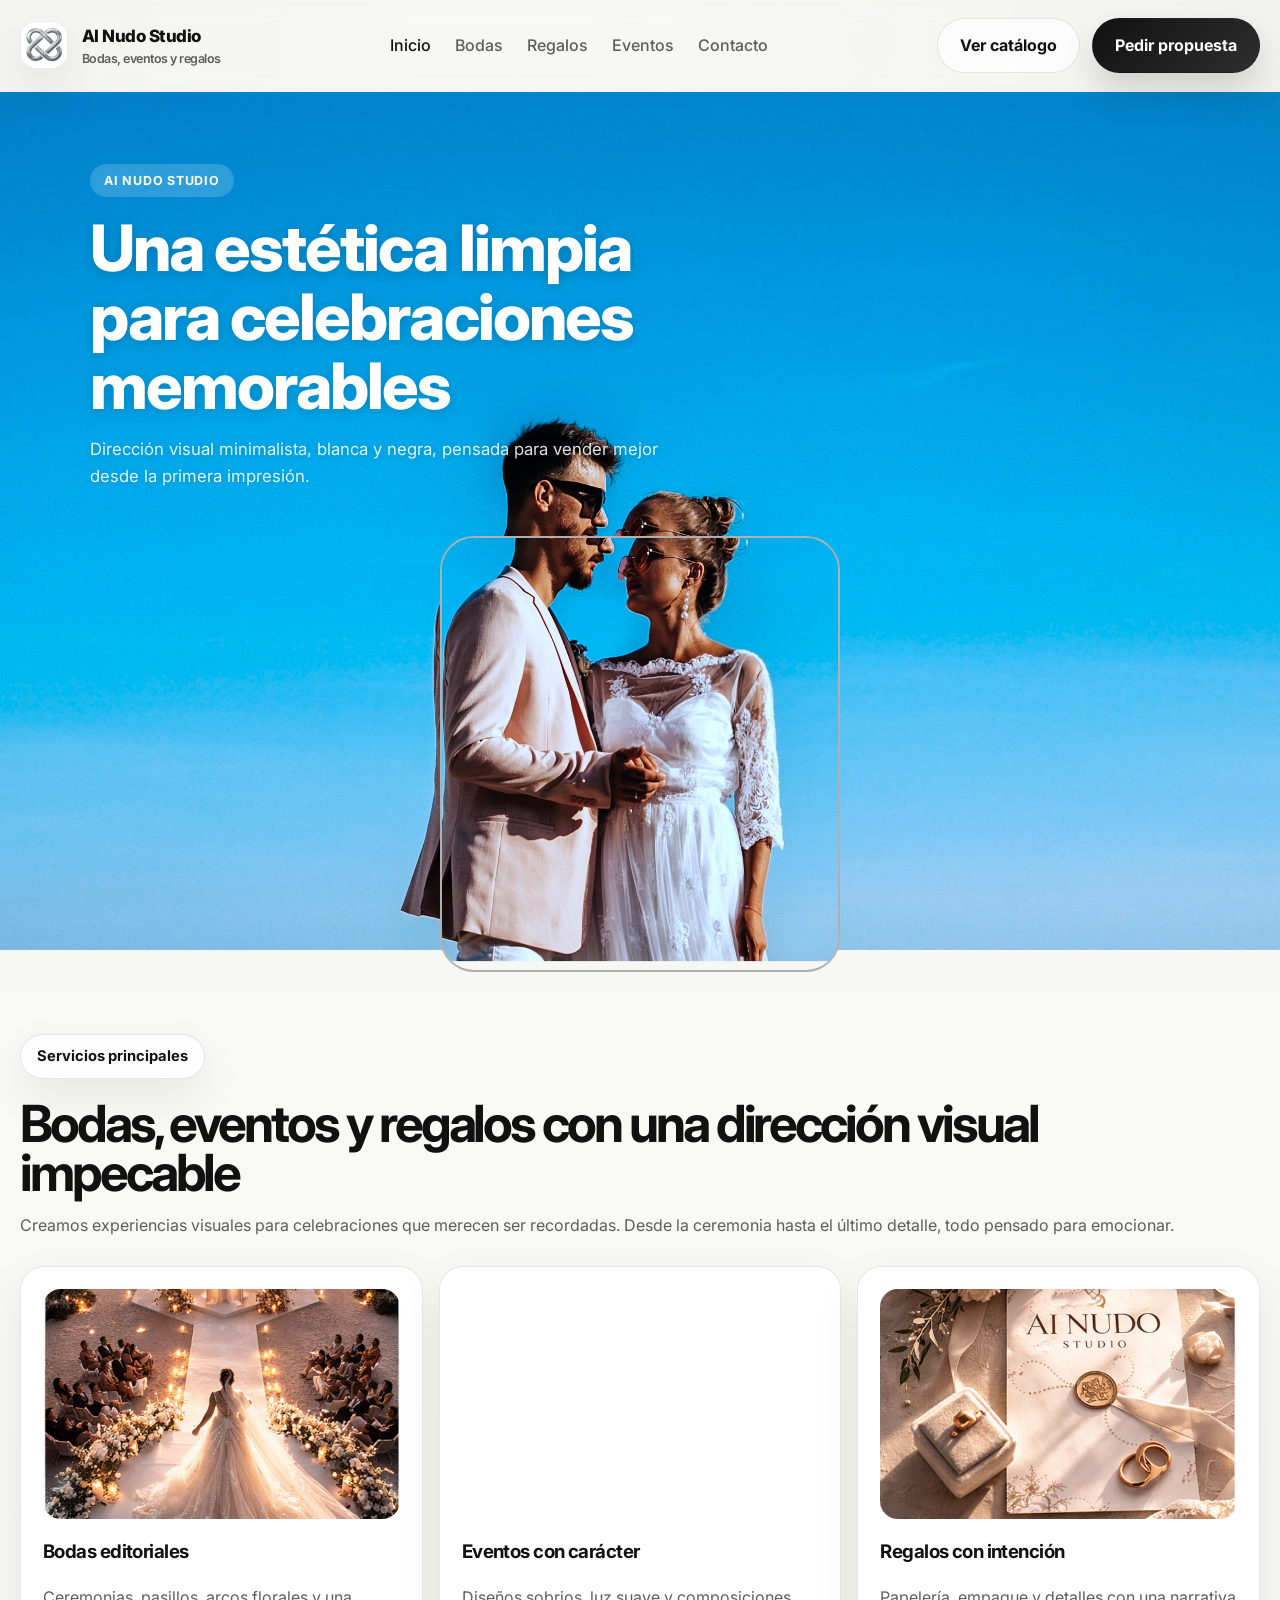
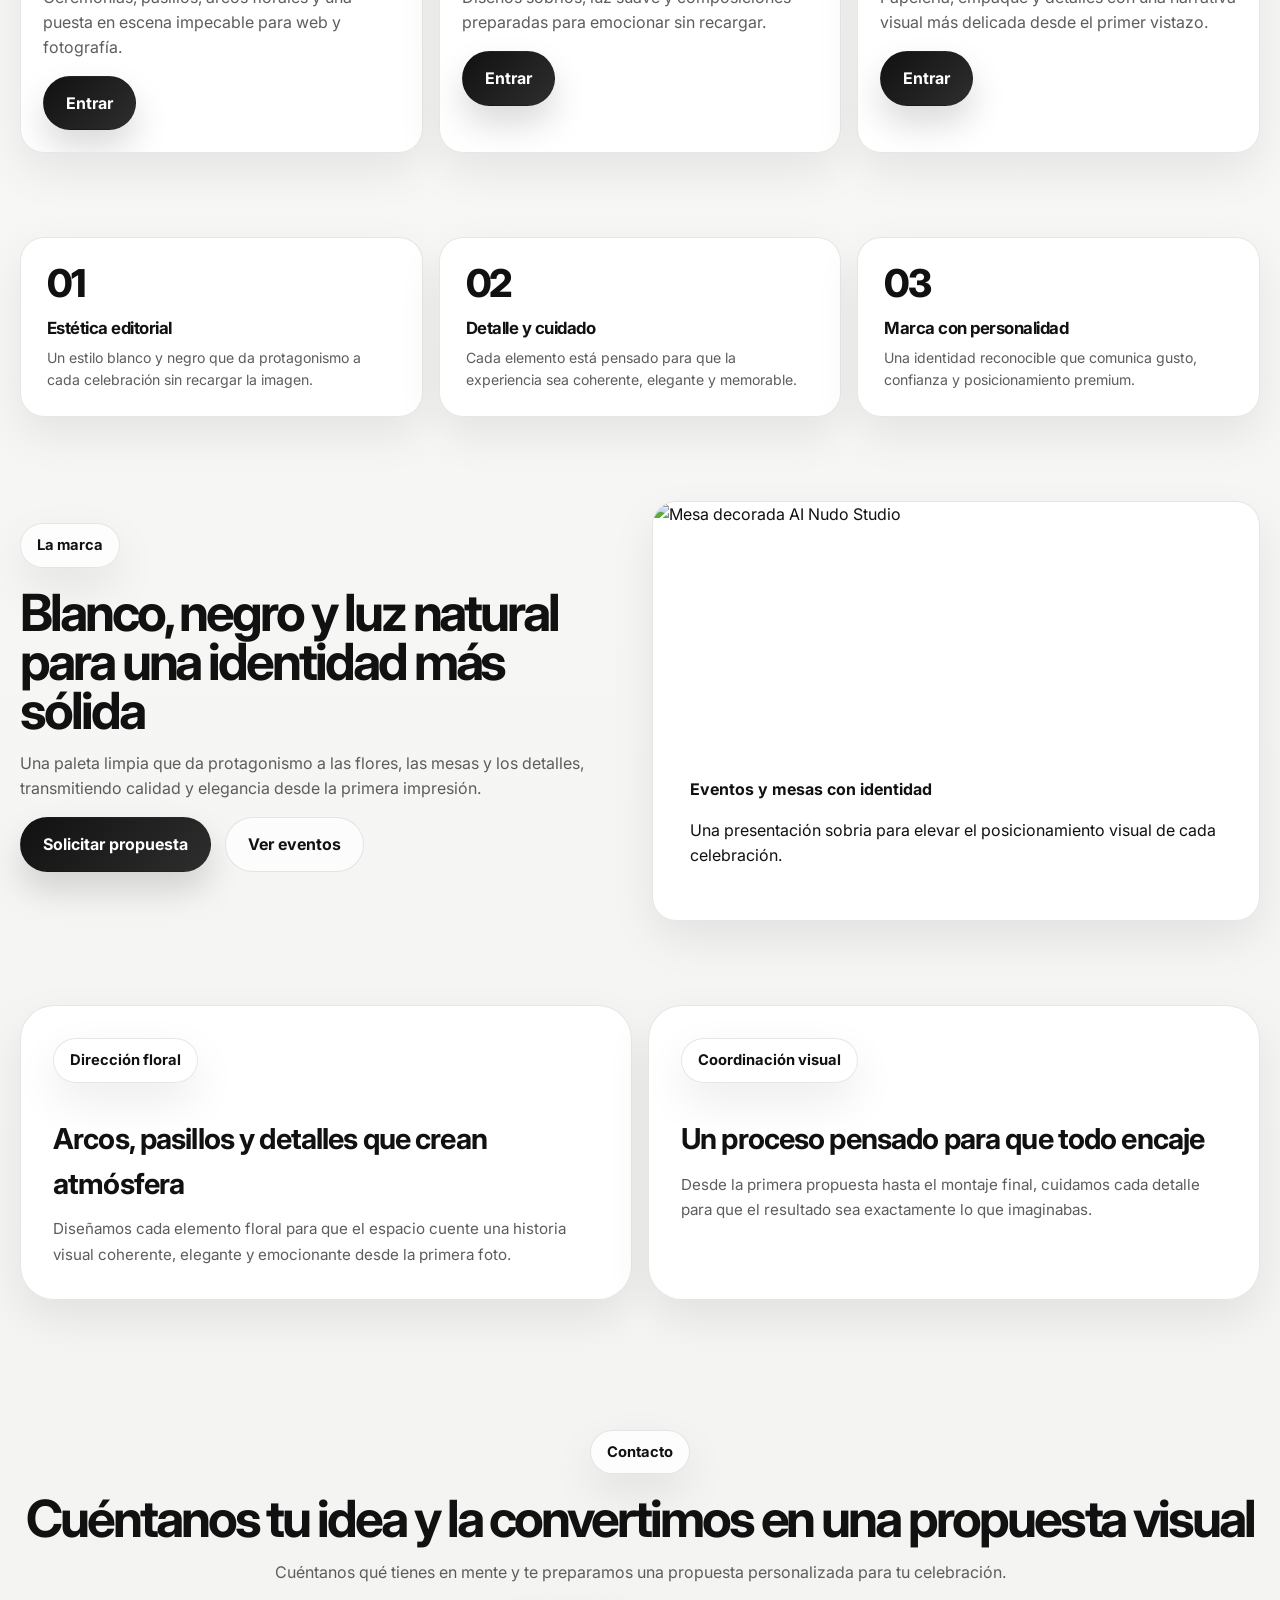
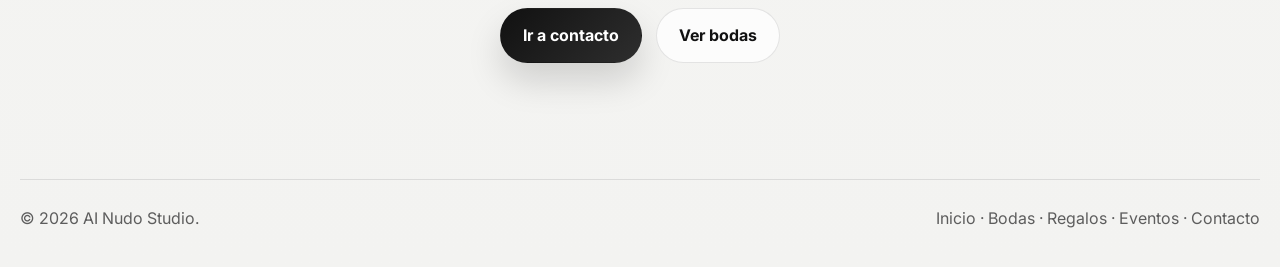
==== index.html @ 99fdcffc "Initial commit: AI Nudo Studio landing page" ====
<!DOCTYPE html>
<html lang="es">
<head>
  <meta charset="UTF-8" />
  <meta name="viewport" content="width=device-width, initial-scale=1.0" />
  <meta name="description" content="AI Nudo Studio — Decoración y dirección visual para bodas, eventos y regalos. Estética editorial, limpia y premium." />
  <title>AI Nudo Studio | Inicio</title>
  <link rel="icon" href="img/logo-ai-nudo-studio.png" />
  <link rel="preconnect" href="https://fonts.googleapis.com">
  <link rel="preconnect" href="https://fonts.gstatic.com" crossorigin>
  <link href="https://fonts.googleapis.com/css2?family=Inter:wght@400;500;600;700;800&display=swap" rel="stylesheet">
  <link rel="stylesheet" href="css/styles.css" />
</head>
<body>
  <header class="topbar">
    <div class="container nav">
      <a class="brand" href="index.html">
        <span class="brand-mark"><img src="img/logo-ai-nudo-studio.png" alt="Logo AI Nudo Studio"></span>
        <span>AI Nudo Studio<small>Bodas, eventos y regalos</small></span>
      </a>
      <nav class="nav-links">
        <a class="active" href="index.html">Inicio</a>
        <a href="bodas.html">Bodas</a>
        <a href="regalos.html">Regalos</a>
        <a href="eventos.html">Eventos</a>
        <a href="contacto.html">Contacto</a>
      </nav>
      <div class="nav-actions">
        <a class="btn btn-ghost" href="regalos.html">Ver catálogo</a>
        <a class="btn btn-primary" href="contacto.html">Pedir propuesta</a>
      </div>
      <button class="nav-toggle" aria-label="Menú" aria-expanded="false">
        <span></span><span></span><span></span>
      </button>
    </div>
  </header>

  <main>
    <section class="hero-revolut" id="heroRevolut">
      <div class="hero-revolut-sticky" id="heroSticky">

        <!-- ① BACKGROUND IMAGE: full-screen, se desplaza hacia arriba con el scroll.
             Al subir, el fondo blanco queda expuesto alrededor de la card. -->
        <div class="hero-image-bg" id="heroBg">
          <img src="img/bod8.jpg" alt="" aria-hidden="true">
        </div>

        <div id="heroCardRing"></div>

        <!-- ② CARD -->
        <div class="hero-image-mask" id="heroMask">
          <img src="img/bod8.jpg" alt="Portada AI Nudo Studio">
        </div>

        <!-- Label debajo de la card, posicionado por JS -->
        <div class="hero-card-copy" id="heroCardCopy">
          <h3>Bodas editoriales</h3>
          <p>Flores suaves, luz natural y una puesta en escena impecable.</p>
        </div>

        <!-- Cartas laterales -->
        <article class="service-card-scroll left-card" id="leftCard">
          <a href="bodas.html">
            <img src="img/boda1.jpg" alt="Bodas">
            <div class="scroll-card-copy">
              <h3>Bodas</h3>
              <p>Ceremonias junto al mar, flores suaves y una atmósfera luminosa.</p>
            </div>
          </a>
        </article>

        <article class="service-card-scroll right-card" id="rightCard">
          <a href="eventos.html">
            <img src="img/ai-nudo-eventos.png" alt="Eventos">
            <div class="scroll-card-copy">
              <h3>Eventos</h3>
              <p>Mesas, luz cálida y composiciones pensadas para emocionar.</p>
            </div>
          </a>
        </article>

        <!-- Titular superpuesto sobre la imagen al inicio -->
        <!-- Título final visible sobre el espacio libre arriba de las cards -->
        <div class="hero-end-title" id="heroEndTitle">
          <span class="hero-end-eyebrow">Dirección visual · Bodas · Eventos · Regalos</span>
          <h2 class="hero-end-heading">AI NUDO<br>STUDIO</h2>
          <a class="hero-end-btn" href="#" download>
            <svg width="16" height="16" viewBox="0 0 16 16" fill="none"><path d="M8 1v9M4 7l4 4 4-4M2 13h12" stroke="currentColor" stroke-width="1.6" stroke-linecap="round" stroke-linejoin="round"/></svg>
            Descargar app
          </a>
        </div>

        <div class="front-copy reveal" id="frontCopy">
          <div class="front-copy-box">
            <span class="eyebrow-front">AI Nudo Studio</span>
            <h1>Una estética limpia para celebraciones memorables</h1>
            <p>Dirección visual minimalista, blanca y negra, pensada para vender mejor desde la primera impresión.</p>
          </div>
        </div>

      </div>
    </section>

    <section class="section reveal home-services">
      <div class="container">
        <div class="section-head">
          <div class="section-copy">
            <div class="eyebrow">Servicios principales</div>
            <h2>Bodas, eventos y regalos con una dirección visual impecable</h2>
            <p>Creamos experiencias visuales para celebraciones que merecen ser recordadas. Desde la ceremonia hasta el último detalle, todo pensado para emocionar.</p>
          </div>
        </div>

        <div class="grid-3 reveal-stagger">
          <article class="service-card">
            <video class="service-video" autoplay muted loop playsinline preload="auto" poster="img/ai-nudo-portada.png">
              <source src="video/video1.mp4" type="video/mp4">
              Tu navegador no pudo cargar este vídeo.
            </video>
            <h3>Bodas editoriales</h3>
            <p>Ceremonias, pasillos, arcos florales y una puesta en escena impecable para web y fotografía.</p>
            <a class="btn btn-primary" href="bodas.html">Entrar</a>
          </article>

          <article class="service-card">
            <video class="service-video" autoplay muted loop playsinline preload="auto" poster="img/ai-nudo-eventos.png">
              <source src="video/deco1.mp4" type="video/mp4">
              Tu navegador no pudo cargar este vídeo.
            </video>
            <h3>Eventos con carácter</h3>
            <p>Diseños sobrios, luz suave y composiciones preparadas para emocionar sin recargar.</p>
            <a class="btn btn-primary" href="eventos.html">Entrar</a>
          </article>

          <article class="service-card">
            <video class="service-video" autoplay muted loop playsinline preload="auto" poster="img/ai-nudo-regalos.png">
              <source src="video/deco2.mp4" type="video/mp4">
              Tu navegador no pudo cargar este vídeo.
            </video>
            <h3>Regalos con intención</h3>
            <p>Papelería, empaque y detalles con una narrativa visual más delicada desde el primer vistazo.</p>
            <a class="btn btn-primary" href="regalos.html">Entrar</a>
          </article>
        </div>
      </div>
    </section>

    <section class="section reveal">
      <div class="container mini-grid reveal-stagger">
        <article class="metric-card">
          <strong>01</strong>
          <h3>Estética editorial</h3>
          <p>Un estilo blanco y negro que da protagonismo a cada celebración sin recargar la imagen.</p>
        </article>
        <article class="metric-card">
          <strong>02</strong>
          <h3>Detalle y cuidado</h3>
          <p>Cada elemento está pensado para que la experiencia sea coherente, elegante y memorable.</p>
        </article>
        <article class="metric-card">
          <strong>03</strong>
          <h3>Marca con personalidad</h3>
          <p>Una identidad reconocible que comunica gusto, confianza y posicionamiento premium.</p>
        </article>
      </div>
    </section>

    <section class="section reveal">
      <div class="container split">
        <div class="split-copy">
          <div class="eyebrow">La marca</div>
          <h2>Blanco, negro y luz natural para una identidad más sólida</h2>
          <p>Una paleta limpia que da protagonismo a las flores, las mesas y los detalles, transmitiendo calidad y elegancia desde la primera impresión.</p>
          <div class="hero-cta">
            <a class="btn btn-primary" href="contacto.html">Solicitar propuesta</a>
            <a class="btn btn-ghost" href="eventos.html">Ver eventos</a>
          </div>
        </div>
        <div class="gallery-card">
          <img src="img/ai-nudo-eventos.png" alt="Mesa decorada AI Nudo Studio">
          <div class="overlay">
            <strong>Eventos y mesas con identidad</strong>
            <p>Una presentación sobria para elevar el posicionamiento visual de cada celebración.</p>
          </div>
        </div>
      </div>
    </section>

    <section class="section reveal">
      <div class="container grid-2 reveal-stagger">
        <article class="feature-panel">
          <div class="eyebrow">Dirección floral</div>
          <h3 style="margin:14px 0 10px; font-size:1.8rem;">Arcos, pasillos y detalles que crean atmósfera</h3>
          <p>Diseñamos cada elemento floral para que el espacio cuente una historia visual coherente, elegante y emocionante desde la primera foto.</p>
        </article>
        <article class="feature-panel">
          <div class="eyebrow">Coordinación visual</div>
          <h3 style="margin:14px 0 10px; font-size:1.8rem;">Un proceso pensado para que todo encaje</h3>
          <p>Desde la primera propuesta hasta el montaje final, cuidamos cada detalle para que el resultado sea exactamente lo que imaginabas.</p>
        </article>
      </div>
    </section>

    <section class="cta reveal">
      <div class="container">
        <div class="eyebrow">Contacto</div>
        <h2>Cuéntanos tu idea y la convertimos en una propuesta visual</h2>
        <p style="max-width:760px; margin:16px auto 0;">Cuéntanos qué tienes en mente y te preparamos una propuesta personalizada para tu celebración.</p>
        <div class="hero-cta" style="justify-content:center; margin-top:24px;">
          <a class="btn btn-primary" href="contacto.html">Ir a contacto</a>
          <a class="btn btn-ghost" href="bodas.html">Ver bodas</a>
        </div>
      </div>
    </section>
  </main>

  <footer>
    <div class="container footer-row">
      <span>© 2026 AI Nudo Studio.</span>
      <span>Inicio · Bodas · Regalos · Eventos · Contacto</span>
    </div>
  </footer>

  <script src="js/script.js"></script>
</body>
</html>
---- css/styles.css ----
:root {
  --bg: #f7f7f5;
  --bg-soft: #fbfbf9;
  --surface: rgba(255,255,255,0.82);
  --surface-strong: rgba(255,255,255,0.94);
  --text: #111111;
  --muted: #5d5d5d;
  --line: rgba(17,17,17,0.10);
  --primary: #111111;
  --primary-2: #2a2a2a;
  --secondary: #ffffff;
  --shadow: 0 18px 45px rgba(0,0,0,0.08);
  --radius-xl: 34px;
  --radius-lg: 24px;
  --radius-md: 18px;
  --container: 1480px;
}

* { box-sizing: border-box; }
html { scroll-behavior: smooth; }
body {
  margin: 0;
  font-family: Inter, ui-sans-serif, system-ui, -apple-system, BlinkMacSystemFont, "Segoe UI", sans-serif;
  color: var(--text);
  line-height: 1.55;
  background:
    radial-gradient(circle at top left, rgba(0, 0, 0, 0.03), transparent 26%),
    radial-gradient(circle at top right, rgba(0, 0, 0, 0.04), transparent 22%),
    linear-gradient(180deg, #fbfbfa 0%, #f3f3f1 100%);
  overflow-x: hidden;
}

a { text-decoration: none; color: inherit; }
img, video { max-width: 100%; display: block; }
button, input, textarea { font: inherit; }

.container {
  width: min(var(--container), calc(100% - 40px));
  margin: 0 auto;
}

.topbar {
  position: sticky;
  top: 0;
  z-index: 60;
  backdrop-filter: blur(14px);
  background: rgba(255,255,255,0.02);
  border-bottom: 1px solid transparent;
  transition: background 0.3s ease, border-color 0.3s ease, box-shadow 0.3s ease;
}

.topbar.scrolled {
  background: rgba(255,255,255,0.72);
  border-bottom: 1px solid var(--line);
  box-shadow: 0 10px 28px rgba(0,0,0,0.04);
}

.nav {
  display: flex;
  justify-content: space-between;
  align-items: center;
  gap: 20px;
  padding: 18px 0;
}

.brand {
  display: flex;
  align-items: center;
  gap: 14px;
  font-weight: 800;
  letter-spacing: -0.03em;
  font-size: 1.06rem;
}

.brand-mark {
  width: 48px;
  height: 48px;
  border-radius: 16px;
  background: #fff;
  border: 1px solid rgba(17,17,17,0.08);
  box-shadow: var(--shadow);
  overflow: hidden;
  flex-shrink: 0;
}

.brand-mark img {
  width: 100%;
  height: 100%;
  object-fit: cover;
}

.brand small {
  display: block;
  font-weight: 600;
  color: var(--muted);
  font-size: 0.78rem;
}

.nav-links {
  display: flex;
  gap: 24px;
  color: var(--muted);
  font-weight: 500;
}

.nav-links a:hover,
.nav-links a.active { color: var(--text); }

.nav-actions {
  display: flex;
  gap: 12px;
  align-items: center;
}

.btn {
  display: inline-flex;
  align-items: center;
  justify-content: center;
  gap: 10px;
  border-radius: 999px;
  padding: 14px 22px;
  font-weight: 700;
  border: 1px solid transparent;
  transition: 0.2s ease;
  cursor: pointer;
  white-space: nowrap;
}

.btn:hover { transform: translateY(-2px) scale(1.01); }

.btn-primary {
  background: linear-gradient(135deg, #111111, #2e2e2e);
  color: white;
  box-shadow: 0 18px 35px rgba(0, 0, 0, 0.15);
}

.btn-ghost {
  background: rgba(255,255,255,0.72);
  border-color: var(--line);
  color: var(--text);
}

.hero-simple {
  text-align: left;
  padding: 56px 0 24px;
}

.eyebrow {
  display: inline-flex;
  align-items: center;
  gap: 10px;
  padding: 10px 16px;
  border-radius: 999px;
  background: rgba(255,255,255,0.80);
  border: 1px solid var(--line);
  color: var(--text);
  font-weight: 700;
  font-size: 0.92rem;
  margin-bottom: 20px;
  box-shadow: var(--shadow);
}

h1 {
  margin: 0 0 18px;
  font-size: clamp(2.8rem, 7vw, 5.8rem);
  line-height: 0.92;
  letter-spacing: -0.07em;
  max-width: 12ch;
}

h2 {
  margin: 0 0 14px;
  font-size: clamp(2rem, 4vw, 3.8rem);
  line-height: 0.96;
  letter-spacing: -0.06em;
}

h3 { letter-spacing: -0.03em; }

.hero-copy p,
.section-copy p,
.card p,
.split-copy p,
.cta p,
.footer-row,
.contact-note,
.service-card p { color: var(--muted); }

.hero-copy p {
  margin: 0 0 30px;
  max-width: 620px;
  font-size: 1.08rem;
}

.hero-cta {
  display: flex;
  flex-wrap: wrap;
  gap: 14px;
  margin-bottom: 28px;
}

.section { padding: 42px 0; }
.grid-3, .grid-4, .contact-grid { display: grid; gap: 16px; }
.grid-3 { grid-template-columns: repeat(3, 1fr); }
.grid-4 { grid-template-columns: repeat(4, 1fr); }
.contact-grid { grid-template-columns: 1.02fr 0.98fr; align-items: start; }
.split {
  display: grid;
  grid-template-columns: 1fr 1fr;
  gap: 24px;
  align-items: center;
}

.stat, .card, .service-card, .gallery-card, .contact-card, .social-link {
  background: var(--surface-strong);
  border: 1px solid var(--line);
  border-radius: 24px;
  box-shadow: var(--shadow);
}

.stat, .card, .service-card, .contact-card { padding: 22px; }

.service-card {
  min-height: 250px;
  position: relative;
  overflow: hidden;
}

.service-card img,
.service-card video,
.service-video {
  width: 100%;
  height: 230px;
  object-fit: cover;
  border-radius: 18px;
  margin-bottom: 16px;
}

.gallery-card {
  min-height: 420px;
  overflow: hidden;
  position: relative;
}

.gallery-card img,
.gallery-card video {
  width: 100%;
  height: 100%;
  object-fit: cover;
}

.overlay {
  position: absolute;
  left: 18px;
  right: 18px;
  bottom: 18px;
  padding: 18px;
  border-radius: 22px;
  background: rgba(255,255,255,0.88);
  border: 1px solid rgba(255,255,255,0.48);
  backdrop-filter: blur(10px);
}

.video-box {
  position: relative;
  overflow: hidden;
  border-radius: var(--radius-xl);
  box-shadow: var(--shadow);
  min-height: 520px;
  border: 1px solid var(--line);
}

.video-box video { width: 100%; height: 100%; min-height: 520px; object-fit: cover; }
.video-text {
  position: absolute;
  left: 24px;
  right: 24px;
  bottom: 24px;
  max-width: 520px;
  padding: 22px;
  background: rgba(255,255,255,0.88);
  border-radius: 24px;
  border: 1px solid rgba(255,255,255,0.48);
}

.social-stack { display: grid; gap: 14px; }
.social-link {
  display: flex;
  align-items: center;
  gap: 16px;
  padding: 16px 18px;
  transition: 0.2s ease;
}
.social-link:hover { transform: translateY(-3px); }
.social-icon {
  width: 50px;
  height: 50px;
  border-radius: 16px;
  display: grid;
  place-items: center;
  background: #111111;
  color: #ffffff;
  flex-shrink: 0;
}
.social-icon svg { width: 22px; height: 22px; }

.input, .textarea {
  width: 100%;
  border: 1px solid var(--line);
  border-radius: 18px;
  background: #fff;
  color: var(--text);
  padding: 14px 16px;
  outline: none;
}
.textarea { min-height: 140px; resize: vertical; }
.field-label { display: grid; gap: 8px; font-weight: 600; }
.contact-card form { display: grid; gap: 14px; }

.cta { text-align: center; padding: 88px 0; }
.footer-row {
  display: flex;
  justify-content: space-between;
  gap: 18px;
  flex-wrap: wrap;
  padding: 26px 0 36px;
  border-top: 1px solid var(--line);
}

.reveal { opacity: 0; transform: translateY(28px) scale(0.985); transition: opacity 0.75s ease, transform 0.85s cubic-bezier(.22,1,.36,1); }
.reveal.in-view { opacity: 1; transform: translateY(0) scale(1); }
.reveal-stagger > * { opacity: 0; transform: translateY(24px); transition: opacity 0.65s ease, transform 0.8s cubic-bezier(.22,1,.36,1); }
.reveal-stagger.in-view > * { opacity: 1; transform: none; }
.reveal-stagger.in-view > *:nth-child(1) { transition-delay: .03s; }
.reveal-stagger.in-view > *:nth-child(2) { transition-delay: .1s; }
.reveal-stagger.in-view > *:nth-child(3) { transition-delay: .17s; }
.reveal-stagger.in-view > *:nth-child(4) { transition-delay: .24s; }

@media (max-width: 1080px) {
  .nav { flex-wrap: wrap; justify-content: center; }
  .nav-links { order: 3; flex-wrap: wrap; justify-content: center; }
  .grid-4, .grid-3, .split, .contact-grid { grid-template-columns: 1fr 1fr; }
  .page-hero-shell { grid-template-columns: 1fr 1fr; gap: 28px; }
  .mini-grid { grid-template-columns: 1fr 1fr 1fr; }
}

@media (max-width: 760px) {
  .container { width: min(var(--container), calc(100% - 24px)); }
  .nav-actions { width: 100%; justify-content: center; }
  .grid-4, .grid-3, .split, .contact-grid { grid-template-columns: 1fr; }
  .gallery-card, .video-box, .video-box video { min-height: 320px; }
  .video-box video { min-height: 320px; }
  .service-card img, .service-card video, .service-video { height: 220px; }
  .page-hero-shell { grid-template-columns: 1fr; }
  .page-hero-visual { order: -1; aspect-ratio: 3/2; }
  .mini-grid { grid-template-columns: 1fr; }
  .nav-toggle { display: flex; }
  .nav-links {
    display: none;
    flex-direction: column;
    width: 100%;
    align-items: center;
    gap: 14px;
    padding: 18px 0 10px;
    border-top: 1px solid var(--line);
    margin-top: 8px;
    order: 3;
  }
  .nav-links.open { display: flex; }
  .front-copy-box { padding: 20px 22px 24px; margin: 0 12px; }
  .front-copy-box h1 { font-size: clamp(1.4rem, 5vw, 2rem); }
}

/* ── Hero Scroll Animation ─────────────────────────────────── */

/* SCROLL SPACE */
.hero-revolut {
  height: 100vh;
  position: relative;
}

/* STICKY: fondo blanco visible al descubrirse al subir heroBg */
.hero-revolut-sticky {
  position: sticky;
  top: 0;
  width: 100%;
  height: 100vh;
  overflow: hidden;
  background: var(--bg);
}

/* ① BACKGROUND IMAGE: full-screen, detrás de la card */
.hero-image-bg {
  position: absolute;
  inset: 0;
  z-index: 1;
}
.hero-image-bg img {
  width: 100%;
  height: 100%;
  object-fit: cover;
  object-position: calc(50% - 20px) calc(50% - 74px);
  display: block;
}

/* ③ RING: box-shadow blanco que se expande desde la card hacia afuera */
#heroCardRing {
  position: absolute;
  pointer-events: none;
  z-index: 2;
  background: transparent;
}

/* ② CARD */
.hero-image-mask {
  position: absolute;
  overflow: hidden;
  z-index: 3;
}
.hero-image-mask img {
  position: absolute;
  inset: 0;
  width: 100%;
  height: 100%;
  object-fit: cover;
  object-position: calc(50% - 7px) 4px;
  transform-origin: top center;
  display: block;
}

/* Overlay de texto dentro de la card principal */
.hero-card-copy {
  position: absolute;
  z-index: 4;
  display: flex;
  flex-direction: column;
  justify-content: flex-end;
  background: linear-gradient(to top, rgba(0,0,0,0.62) 0%, transparent 60%);
  padding: 28px 18px 18px;
  opacity: 0;
  pointer-events: none;
  overflow: hidden;
}

.hero-card-copy h3 {
  margin: 0 0 4px;
  font-size: 1.1rem;
  letter-spacing: -0.03em;
  color: #fff;
}

/* Título robótico final */
.hero-end-title {
  position: absolute;
  z-index: 5;
  top: 0; left: 0; right: 0;
  height: 55%;
  display: flex;
  flex-direction: column;
  align-items: center;
  justify-content: center;
  pointer-events: none;
  opacity: 0;
}
.hero-end-eyebrow {
  font-size: 0.6rem;
  font-weight: 400;
  letter-spacing: 0.55em;
  text-transform: uppercase;
  color: #bbb;
  margin: 0 0 14px;
  font-family: 'Courier New', monospace;
}
.hero-end-heading {
  font-size: clamp(2rem, 4vw, 3.6rem);
  font-weight: 400;
  letter-spacing: 0.35em;
  text-transform: uppercase;
  color: #111;
  text-align: center;
  line-height: 1.2;
  margin: 0;
  font-family: 'Courier New', monospace;
}
.hero-end-btn {
  display: inline-flex;
  align-items: center;
  gap: 8px;
  margin-top: 28px;
  padding: 13px 30px 11px;
  background: #111;
  color: #fff;
  font-size: 0.75rem;
  font-weight: 600;
  letter-spacing: 0.22em;
  text-transform: uppercase;
  text-decoration: none;
  border-radius: 100px;
  font-family: 'Courier New', monospace;
  pointer-events: auto;
  /* efecto 3D */
  box-shadow:
    0 1px 0 rgba(255,255,255,0.12) inset,
    0 5px 0 #000,
    0 8px 20px rgba(0,0,0,0.35);
  transform: translateY(-3px);
  transition: box-shadow 0.12s ease, transform 0.12s ease, background 0.15s;
}
.hero-end-btn:hover {
  background: #1a1a1a;
  box-shadow:
    0 1px 0 rgba(255,255,255,0.12) inset,
    0 6px 0 #000,
    0 10px 24px rgba(0,0,0,0.4);
  transform: translateY(-4px);
}
.hero-end-btn:active {
  box-shadow:
    0 1px 0 rgba(255,255,255,0.08) inset,
    0 1px 0 #000,
    0 3px 8px rgba(0,0,0,0.25);
  transform: translateY(2px);
}

.hero-card-copy p {
  margin: 0;
  color: rgba(255,255,255,0.78);
  font-size: 0.86rem;
}

/* Cartas laterales: absolutas dentro del sticky, JS las anima */
.service-card-scroll {
  position: absolute;
  background: var(--surface-strong);
  border: 1px solid var(--line);
  border-radius: var(--radius-xl);
  box-shadow: 0 28px 72px rgba(0,0,0,0.12);
  overflow: hidden;
}

.service-card-scroll a {
  display: block;
  position: relative;
  height: 100%;
  color: inherit;
}

.service-card-scroll img {
  width: 100%;
  height: 100%;
  object-fit: cover;
  border-radius: 0;
  margin: 0;
  display: block;
}

/* Texto overlay sobre la foto con gradiente oscuro */
.scroll-card-copy {
  position: absolute;
  bottom: 0;
  left: 0;
  right: 0;
  padding: 28px 16px 16px;
  background: linear-gradient(to top, rgba(0,0,0,0.62) 0%, transparent 100%);
}

.scroll-card-copy h3 { margin: 0 0 4px; font-size: 1.0rem; color: #fff; }
.scroll-card-copy p  { margin: 0; color: rgba(255,255,255,0.78); font-size: 0.82rem; }

.left-card  { z-index: 4; opacity: 0; }
.right-card { z-index: 4; opacity: 0; }

.front-copy {
  position: absolute;
  inset: 0;
  display: flex;
  align-items: flex-start;
  justify-content: flex-start;
  padding: 72px 7vw 0;
  z-index: 10;
  pointer-events: none;
}

.front-copy-box {
  max-width: 600px;
  text-align: left;
  padding: 0;
  background: none;
  border: none;
  border-radius: 0;
  backdrop-filter: none;
  box-shadow: none;
  pointer-events: auto;
}

.front-copy-box h1 {
  font-size: clamp(2.2rem, 5vw, 4rem);
  font-weight: 800;
  color: #fff;
  line-height: 1.08;
  letter-spacing: -0.03em;
  max-width: 100%;
  margin-bottom: 16px;
  text-shadow: 0 2px 12px rgba(0,0,0,0.18);
}

.front-copy-box p {
  color: rgba(255,255,255,0.88);
  font-size: 1.05rem;
  margin: 0;
  text-shadow: 0 1px 6px rgba(0,0,0,0.2);
}

.eyebrow-front {
  display: inline-flex;
  align-items: center;
  padding: 7px 14px;
  border-radius: 999px;
  background: rgba(255,255,255,0.18);
  color: #fff;
  font-weight: 700;
  font-size: 0.78rem;
  margin-bottom: 16px;
  letter-spacing: 0.06em;
  backdrop-filter: blur(8px);
  text-transform: uppercase;
}

/* ── Inner page hero ──────────────────────────────────────── */
.page-hero {
  padding: 56px 0 48px;
}

.page-hero-shell {
  display: grid;
  grid-template-columns: 1fr 1fr;
  gap: 48px;
  align-items: center;
}

.page-hero-copy {
  display: flex;
  flex-direction: column;
  gap: 24px;
}

.page-hero-visual {
  border-radius: var(--radius-xl);
  overflow: hidden;
  box-shadow: var(--shadow);
  aspect-ratio: 4/3;
}

.page-hero-visual img,
.page-hero-visual video {
  width: 100%;
  height: 100%;
  object-fit: cover;
  display: block;
}

.page-hero-meta {
  display: flex;
  gap: 10px;
  flex-wrap: wrap;
}

.mini-card {
  display: flex;
  flex-direction: column;
  gap: 2px;
  padding: 10px 14px;
  background: var(--surface-strong);
  border: 1px solid var(--line);
  border-radius: 14px;
  box-shadow: 0 4px 12px rgba(0,0,0,0.04);
  flex: 1;
  min-width: 90px;
}

.mini-card strong {
  font-size: 0.78rem;
  font-weight: 700;
  color: var(--text);
  letter-spacing: 0.02em;
}

.mini-note {
  font-size: 0.76rem;
  color: var(--muted);
  line-height: 1.3;
}

.kicker-list {
  display: flex;
  flex-wrap: wrap;
  gap: 8px;
  margin-top: 6px;
}

.kicker-list span {
  padding: 6px 14px;
  border-radius: 999px;
  background: var(--surface-strong);
  border: 1px solid var(--line);
  font-size: 0.82rem;
  font-weight: 600;
  color: var(--text);
}

/* ── Process cards ────────────────────────────────────────── */
.process-card {
  background: var(--surface-strong);
  border: 1px solid var(--line);
  border-radius: var(--radius-lg);
  box-shadow: var(--shadow);
  padding: 26px;
  transition: 0.2s ease;
}

.process-card:hover { transform: translateY(-3px); }

.process-card h3 { margin: 0 0 8px; font-size: 1.1rem; }
.process-card p { margin: 0; color: var(--muted); font-size: 0.9rem; }

/* ── Index metric / feature / section-head cards ─────────── */
.section-head { margin-bottom: 28px; }

.mini-grid {
  display: grid;
  grid-template-columns: repeat(3, 1fr);
  gap: 16px;
}

.metric-card {
  background: var(--surface-strong);
  border: 1px solid var(--line);
  border-radius: var(--radius-lg);
  box-shadow: var(--shadow);
  padding: 26px;
}

.metric-card strong {
  display: block;
  font-size: 2.4rem;
  font-weight: 800;
  letter-spacing: -0.06em;
  line-height: 1;
  margin-bottom: 12px;
}

.metric-card h3 { font-size: 1.05rem; margin: 0 0 6px; }
.metric-card p { color: var(--muted); font-size: 0.88rem; margin: 0; }

.feature-panel {
  background: var(--surface-strong);
  border: 1px solid var(--line);
  border-radius: var(--radius-xl);
  box-shadow: var(--shadow);
  padding: 32px;
}

.feature-panel p {
  color: var(--muted);
  font-size: 0.95rem;
  line-height: 1.65;
  margin: 0;
}

/* ── Mobile nav hamburger ─────────────────────────────────── */
.nav-toggle {
  display: none;
  flex-direction: column;
  gap: 5px;
  background: none;
  border: none;
  cursor: pointer;
  padding: 8px;
  border-radius: 10px;
  margin-left: auto;
}

.nav-toggle span {
  display: block;
  width: 22px;
  height: 2px;
  background: var(--text);
  border-radius: 2px;
  transition: transform 0.3s ease, opacity 0.3s ease;
}

.nav-toggle.open span:nth-child(1) { transform: rotate(45deg) translate(5px, 5px); }
.nav-toggle.open span:nth-child(2) { opacity: 0; transform: scaleX(0); }
.nav-toggle.open span:nth-child(3) { transform: rotate(-45deg) translate(5px, -5px); }

/* ── Misc layout ──────────────────────────────────────────── */
.grid-2 { display: grid; grid-template-columns: 1fr 1fr; gap: 16px; }

@media (max-width: 760px) {
  .grid-2 { grid-template-columns: 1fr; }
}
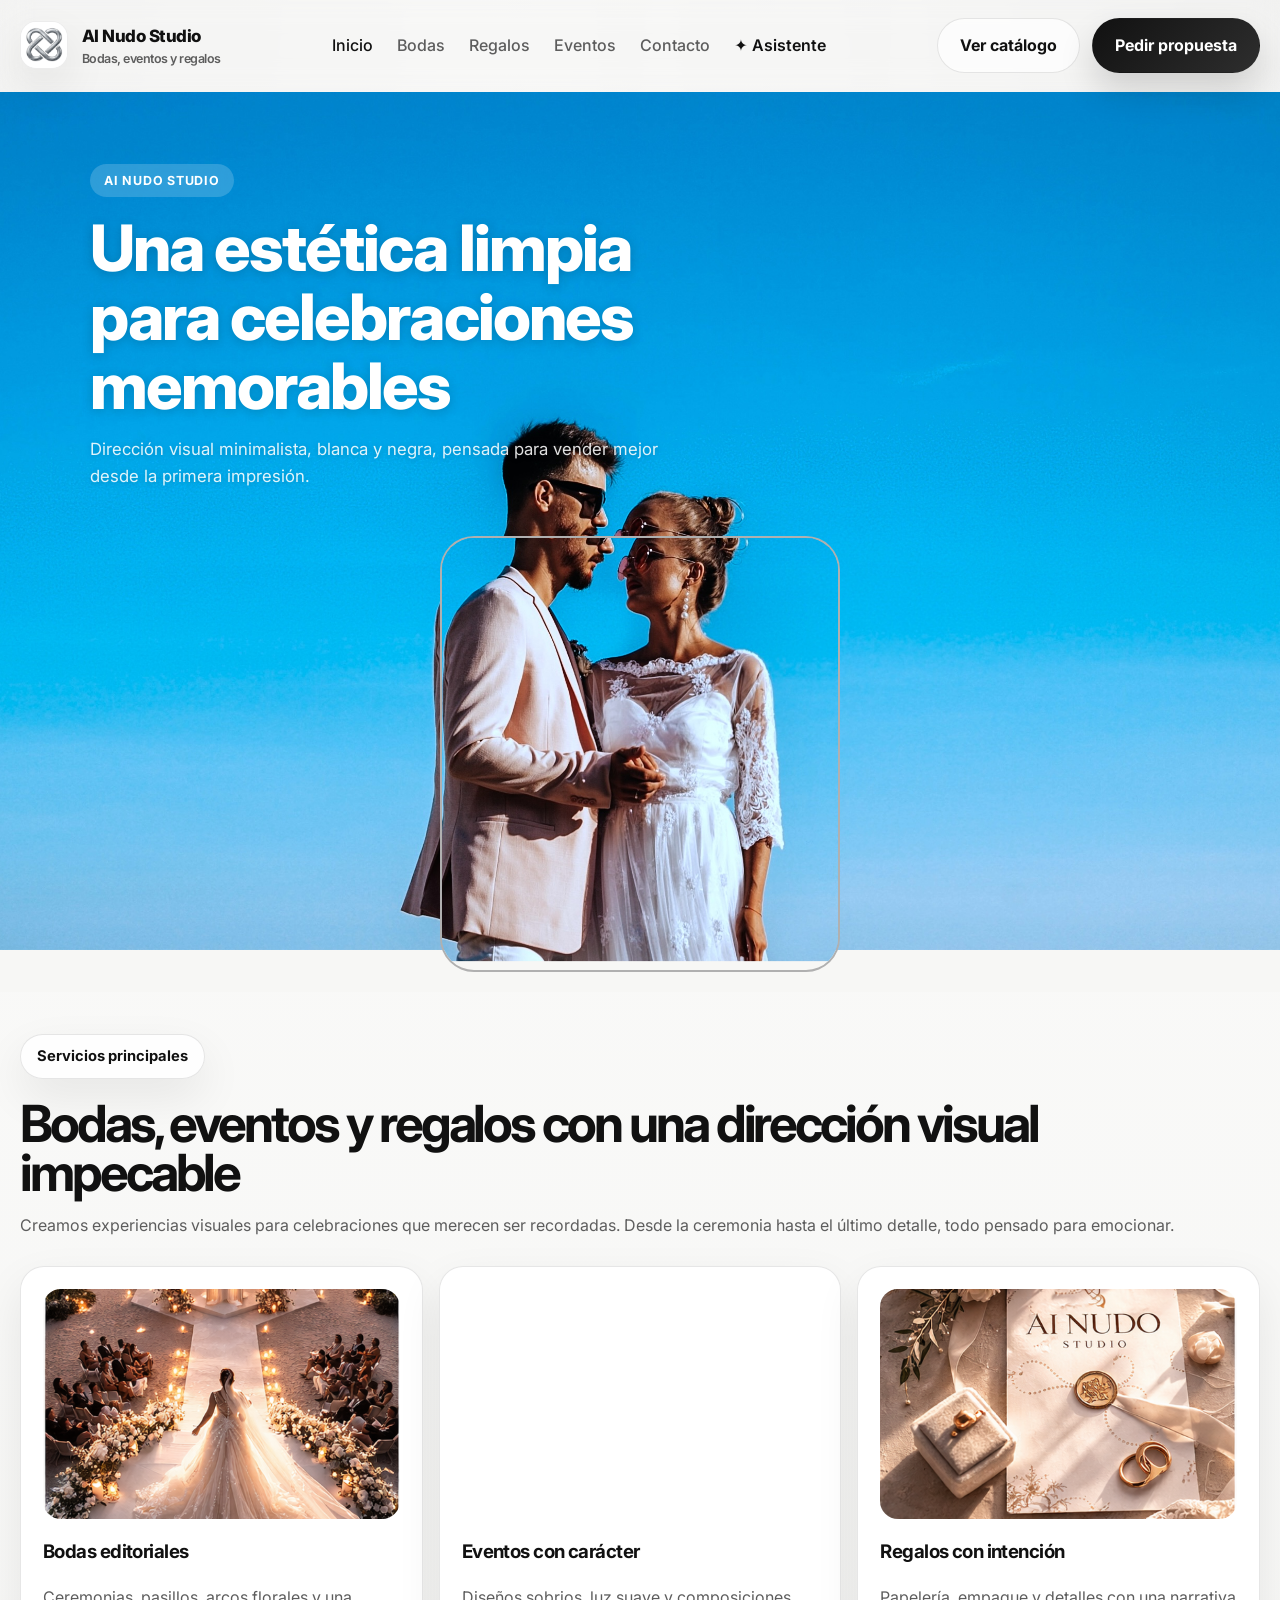
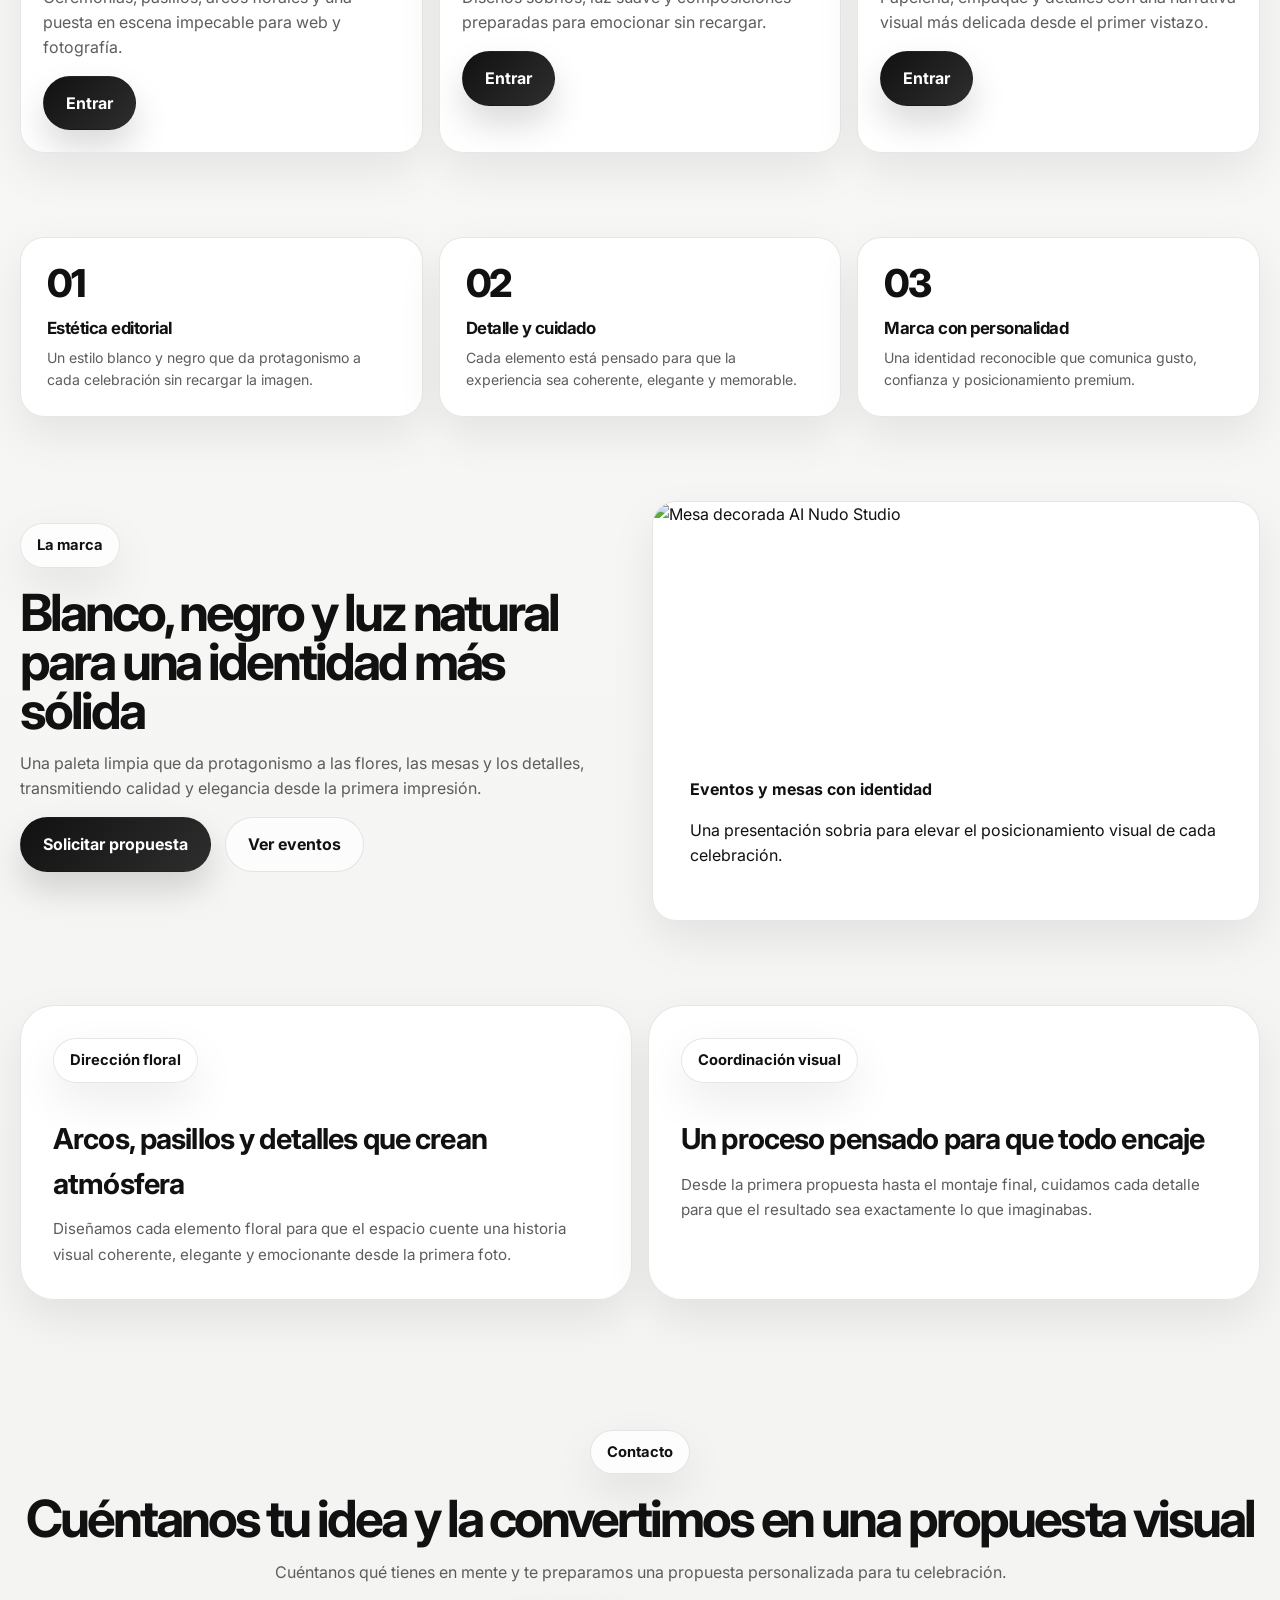
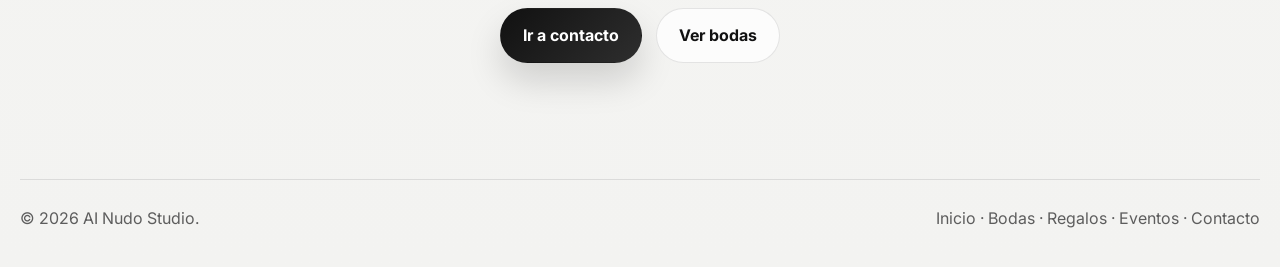
==== commit 04996416: "Add AI decoration assistant page (asistente.html)" ====
--- a/index.html
+++ b/index.html
@@ -24,6 +24,7 @@
         <a href="regalos.html">Regalos</a>
         <a href="eventos.html">Eventos</a>
         <a href="contacto.html">Contacto</a>
+        <a href="asistente.html" style="color:#111;font-weight:600">✦ Asistente</a>
       </nav>
       <div class="nav-actions">
         <a class="btn btn-ghost" href="regalos.html">Ver catálogo</a>
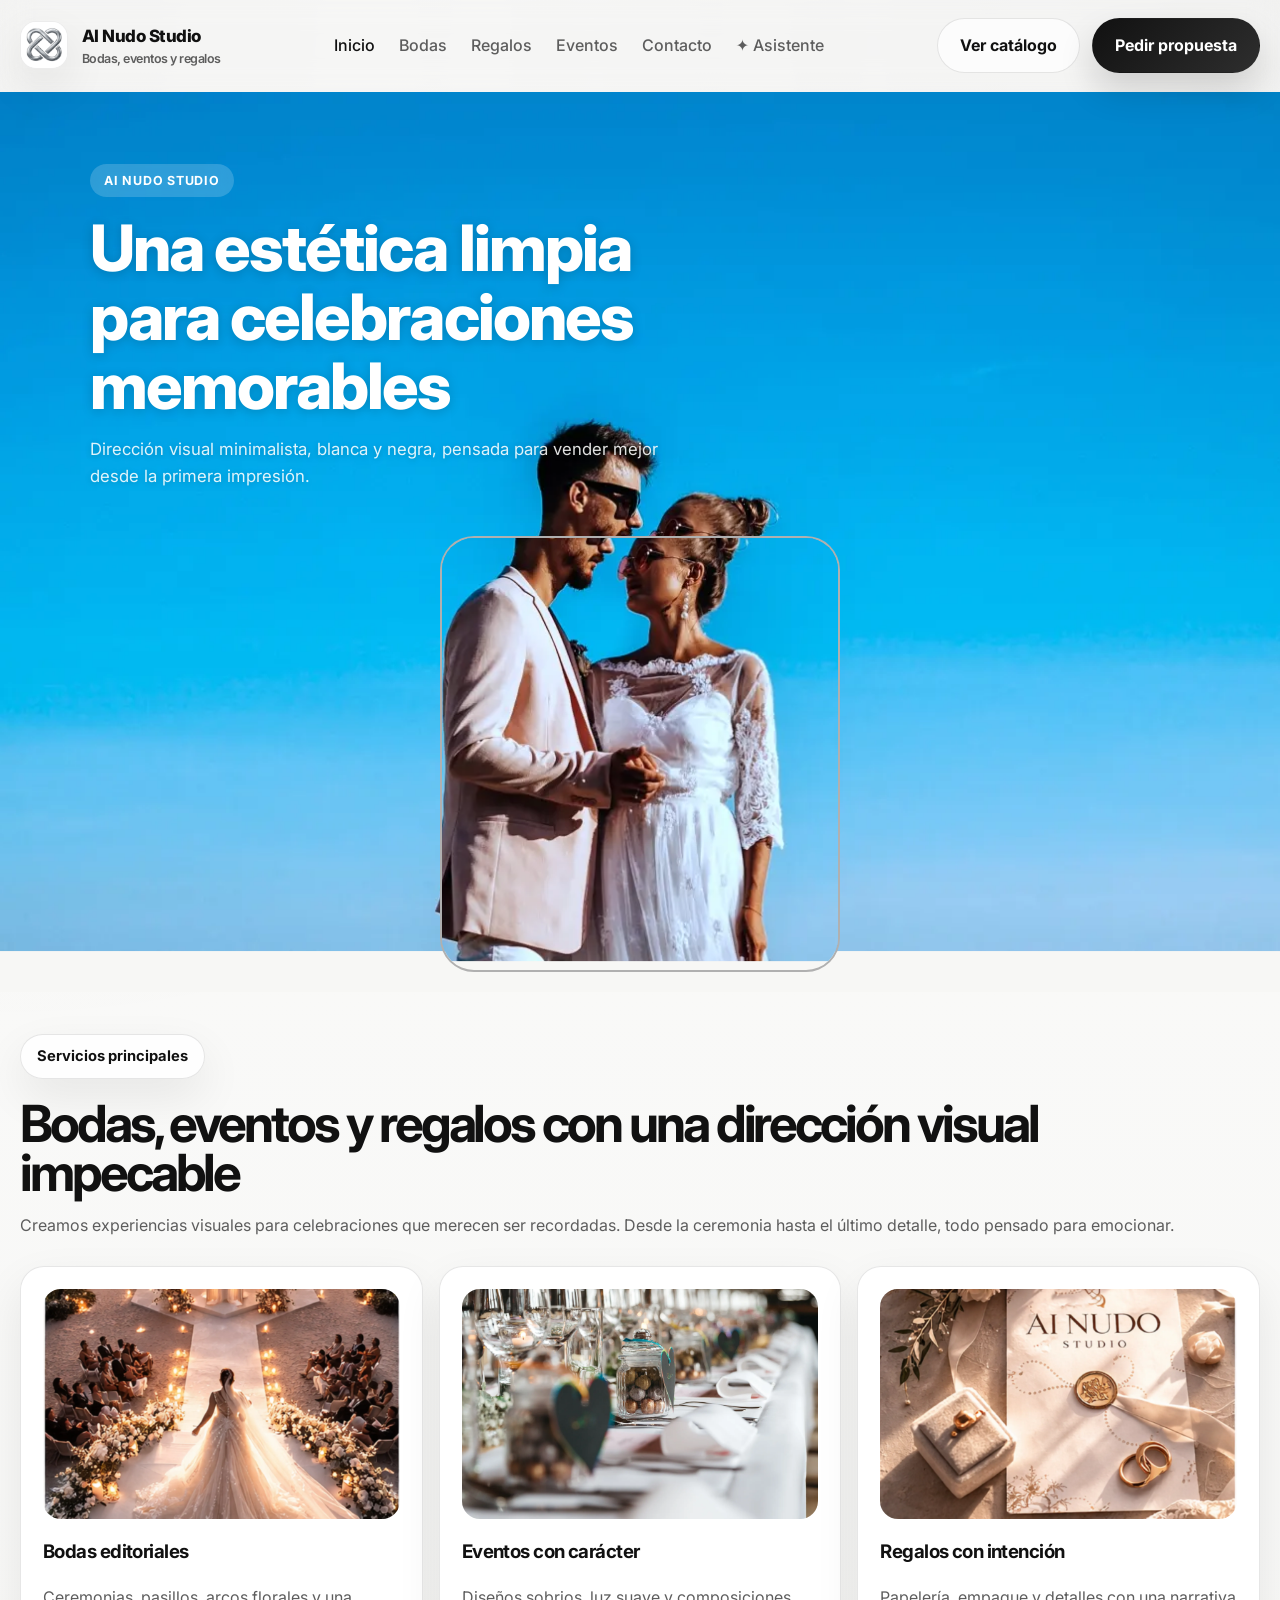
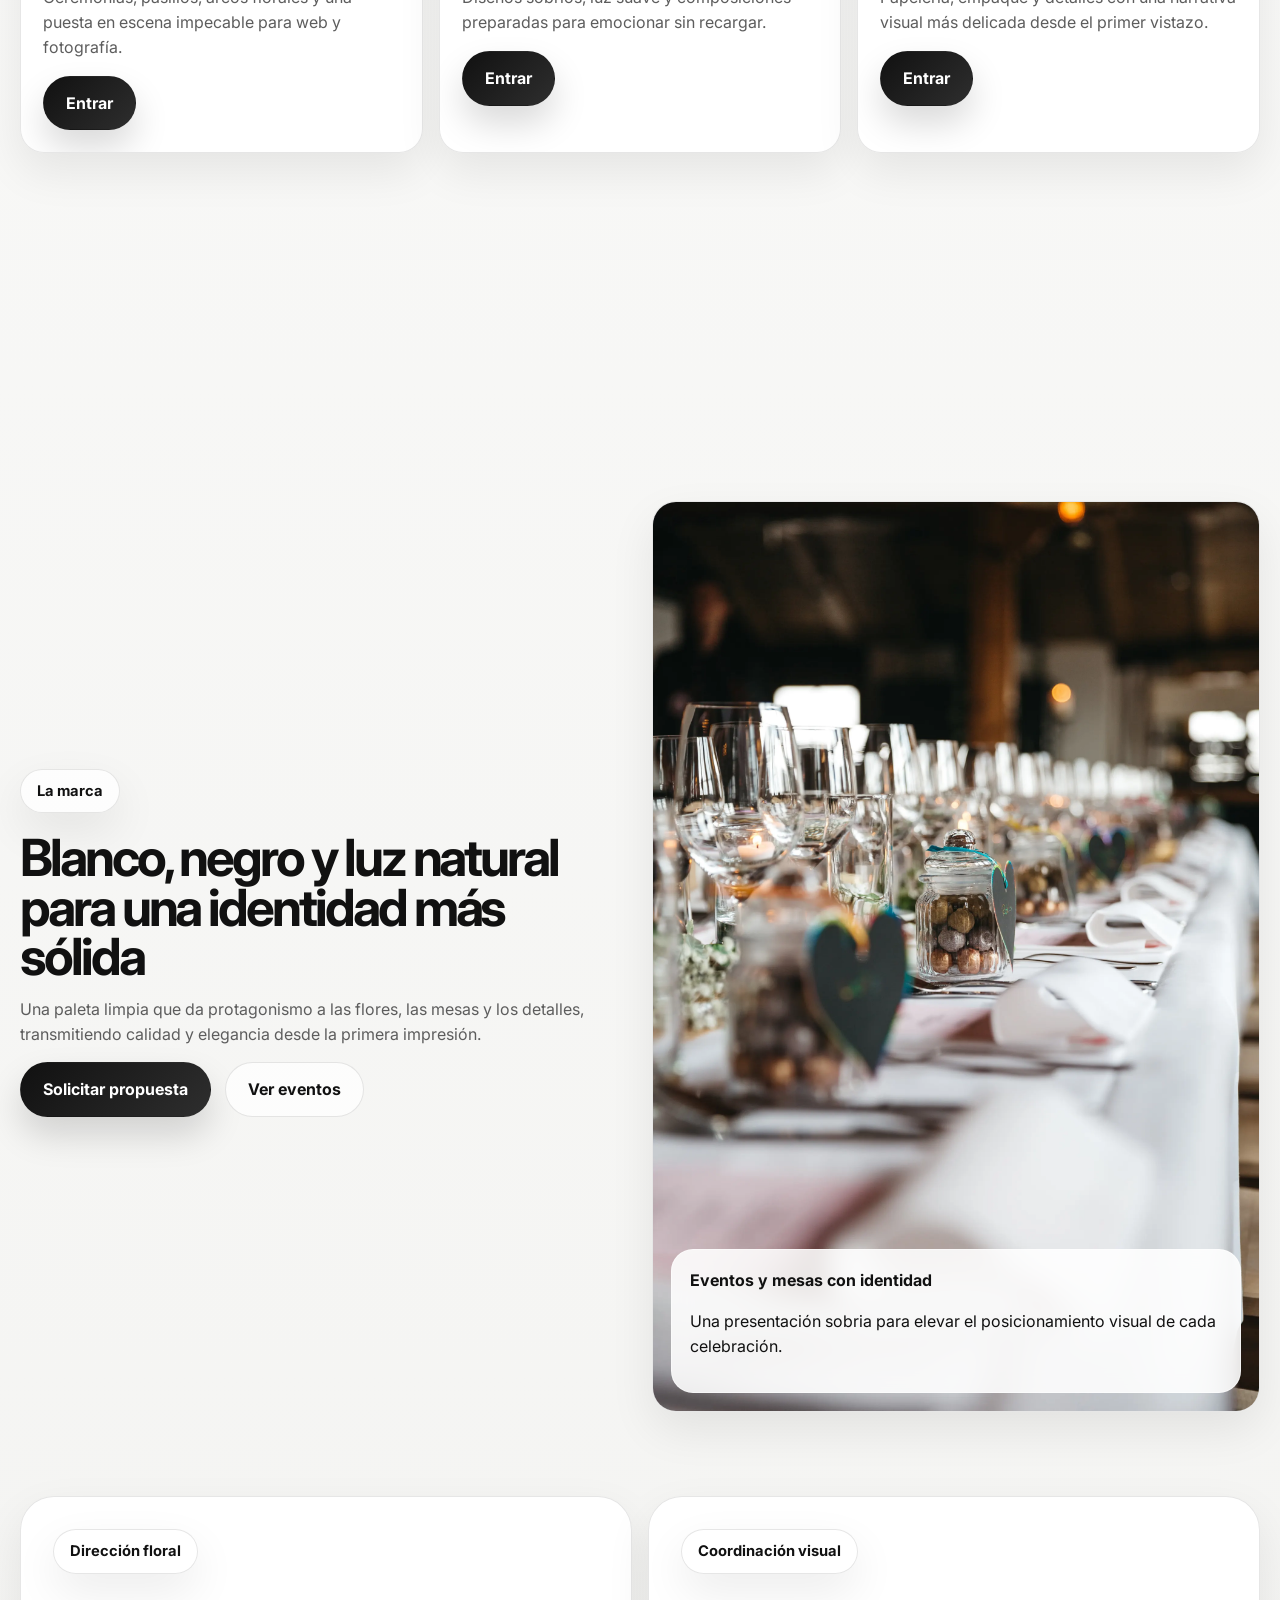
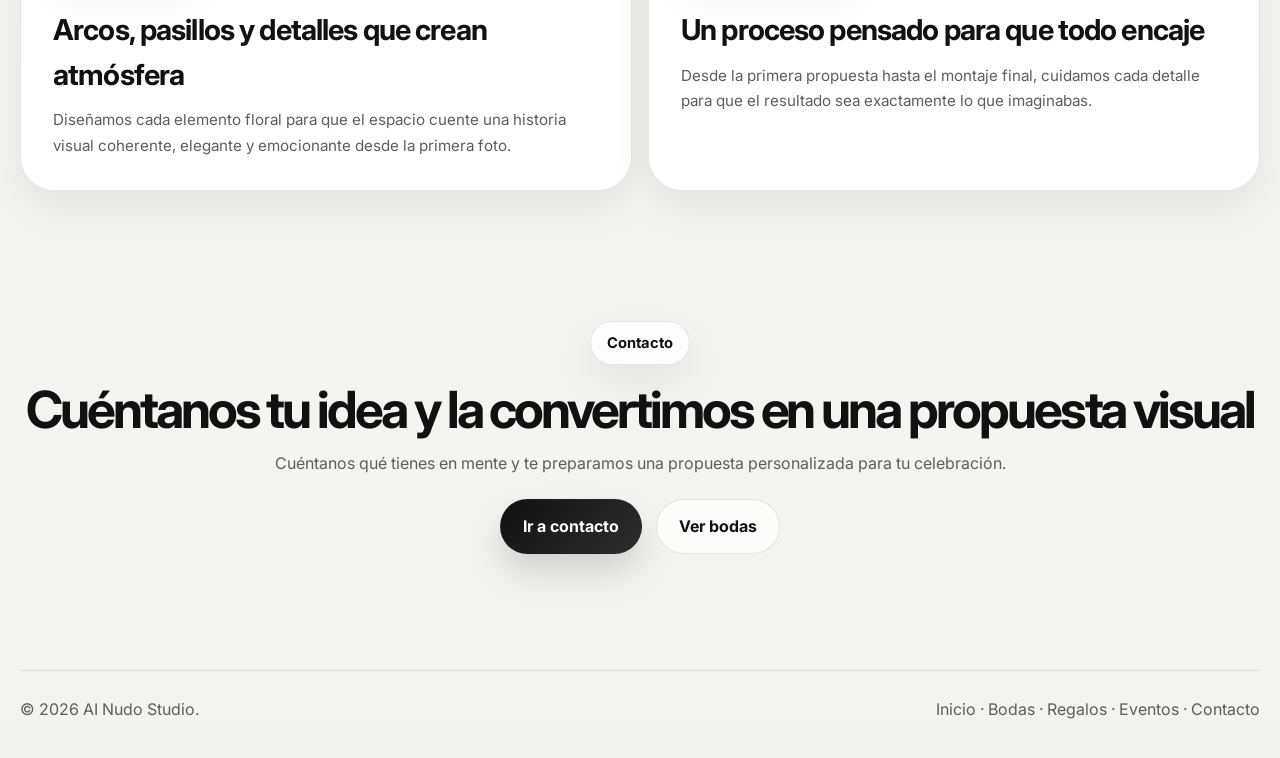
==== commit 1934a963: "Optimize assets and fix contact flow - Convert images to WebP (max 2000px): img/ 158 MB -> 11 MB - R" ====
--- a/index.html
+++ b/index.html
@@ -24,7 +24,7 @@
         <a href="regalos.html">Regalos</a>
         <a href="eventos.html">Eventos</a>
         <a href="contacto.html">Contacto</a>
-        <a href="asistente.html" style="color:#111;font-weight:600">✦ Asistente</a>
+        <a href="asistente.html">✦ Asistente</a>
       </nav>
       <div class="nav-actions">
         <a class="btn btn-ghost" href="regalos.html">Ver catálogo</a>
@@ -43,14 +43,14 @@
         <!-- ① BACKGROUND IMAGE: full-screen, se desplaza hacia arriba con el scroll.
              Al subir, el fondo blanco queda expuesto alrededor de la card. -->
         <div class="hero-image-bg" id="heroBg">
-          <img src="img/bod8.jpg" alt="" aria-hidden="true">
+          <img src="img/bod8.webp" alt="" aria-hidden="true">
         </div>
 
         <div id="heroCardRing"></div>
 
         <!-- ② CARD -->
         <div class="hero-image-mask" id="heroMask">
-          <img src="img/bod8.jpg" alt="Portada AI Nudo Studio">
+          <img src="img/bod8.webp" alt="Portada AI Nudo Studio">
         </div>
 
         <!-- Label debajo de la card, posicionado por JS -->
@@ -62,7 +62,7 @@
         <!-- Cartas laterales -->
         <article class="service-card-scroll left-card" id="leftCard">
           <a href="bodas.html">
-            <img src="img/boda1.jpg" alt="Bodas">
+            <img src="img/boda1.webp" alt="Bodas">
             <div class="scroll-card-copy">
               <h3>Bodas</h3>
               <p>Ceremonias junto al mar, flores suaves y una atmósfera luminosa.</p>
@@ -72,7 +72,7 @@
 
         <article class="service-card-scroll right-card" id="rightCard">
           <a href="eventos.html">
-            <img src="img/ai-nudo-eventos.png" alt="Eventos">
+            <img src="img/ai-nudo-eventos.webp" alt="Eventos">
             <div class="scroll-card-copy">
               <h3>Eventos</h3>
               <p>Mesas, luz cálida y composiciones pensadas para emocionar.</p>
@@ -85,9 +85,8 @@
         <div class="hero-end-title" id="heroEndTitle">
           <span class="hero-end-eyebrow">Dirección visual · Bodas · Eventos · Regalos</span>
           <h2 class="hero-end-heading">AI NUDO<br>STUDIO</h2>
-          <a class="hero-end-btn" href="#" download>
-            <svg width="16" height="16" viewBox="0 0 16 16" fill="none"><path d="M8 1v9M4 7l4 4 4-4M2 13h12" stroke="currentColor" stroke-width="1.6" stroke-linecap="round" stroke-linejoin="round"/></svg>
-            Descargar app
+          <a class="hero-end-btn" href="contacto.html">
+            Pedir propuesta
           </a>
         </div>
 
@@ -114,7 +113,7 @@
 
         <div class="grid-3 reveal-stagger">
           <article class="service-card">
-            <video class="service-video" autoplay muted loop playsinline preload="auto" poster="img/ai-nudo-portada.png">
+            <video class="service-video" autoplay muted loop playsinline preload="auto" poster="img/ai-nudo-portada.webp">
               <source src="video/video1.mp4" type="video/mp4">
               Tu navegador no pudo cargar este vídeo.
             </video>
@@ -124,7 +123,7 @@
           </article>
 
           <article class="service-card">
-            <video class="service-video" autoplay muted loop playsinline preload="auto" poster="img/ai-nudo-eventos.png">
+            <video class="service-video" autoplay muted loop playsinline preload="auto" poster="img/ai-nudo-eventos.webp">
               <source src="video/deco1.mp4" type="video/mp4">
               Tu navegador no pudo cargar este vídeo.
             </video>
@@ -134,7 +133,7 @@
           </article>
 
           <article class="service-card">
-            <video class="service-video" autoplay muted loop playsinline preload="auto" poster="img/ai-nudo-regalos.png">
+            <video class="service-video" autoplay muted loop playsinline preload="auto" poster="img/ai-nudo-regalos.webp">
               <source src="video/deco2.mp4" type="video/mp4">
               Tu navegador no pudo cargar este vídeo.
             </video>
@@ -178,7 +177,7 @@
           </div>
         </div>
         <div class="gallery-card">
-          <img src="img/ai-nudo-eventos.png" alt="Mesa decorada AI Nudo Studio">
+          <img src="img/ai-nudo-eventos.webp" alt="Mesa decorada AI Nudo Studio">
           <div class="overlay">
             <strong>Eventos y mesas con identidad</strong>
             <p>Una presentación sobria para elevar el posicionamiento visual de cada celebración.</p>
--- a/css/styles.css
+++ b/css/styles.css
@@ -399,7 +399,7 @@
   width: 100%;
   height: 100%;
   object-fit: cover;
-  object-position: calc(50% - 20px) calc(50% - 74px);
+  object-position: calc(50% + 12px) calc(50% - 73px);
   display: block;
 }
 
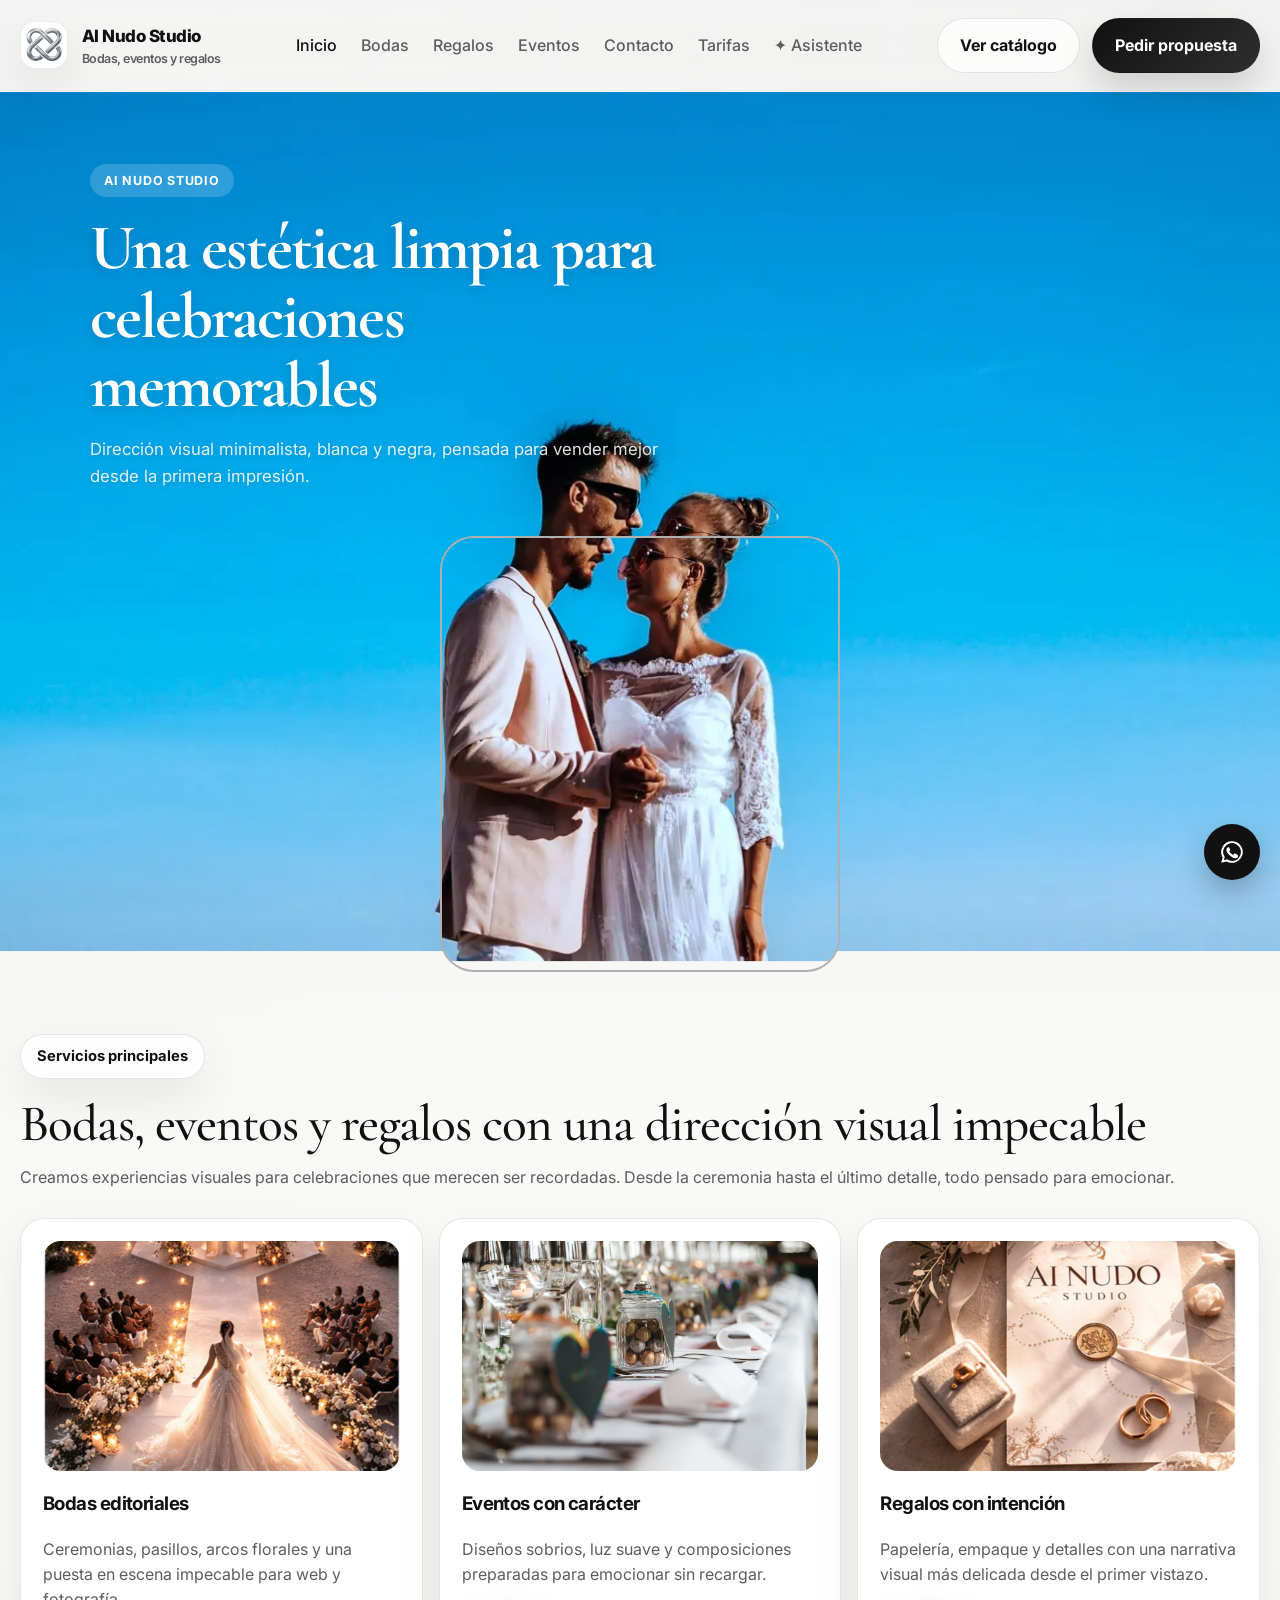
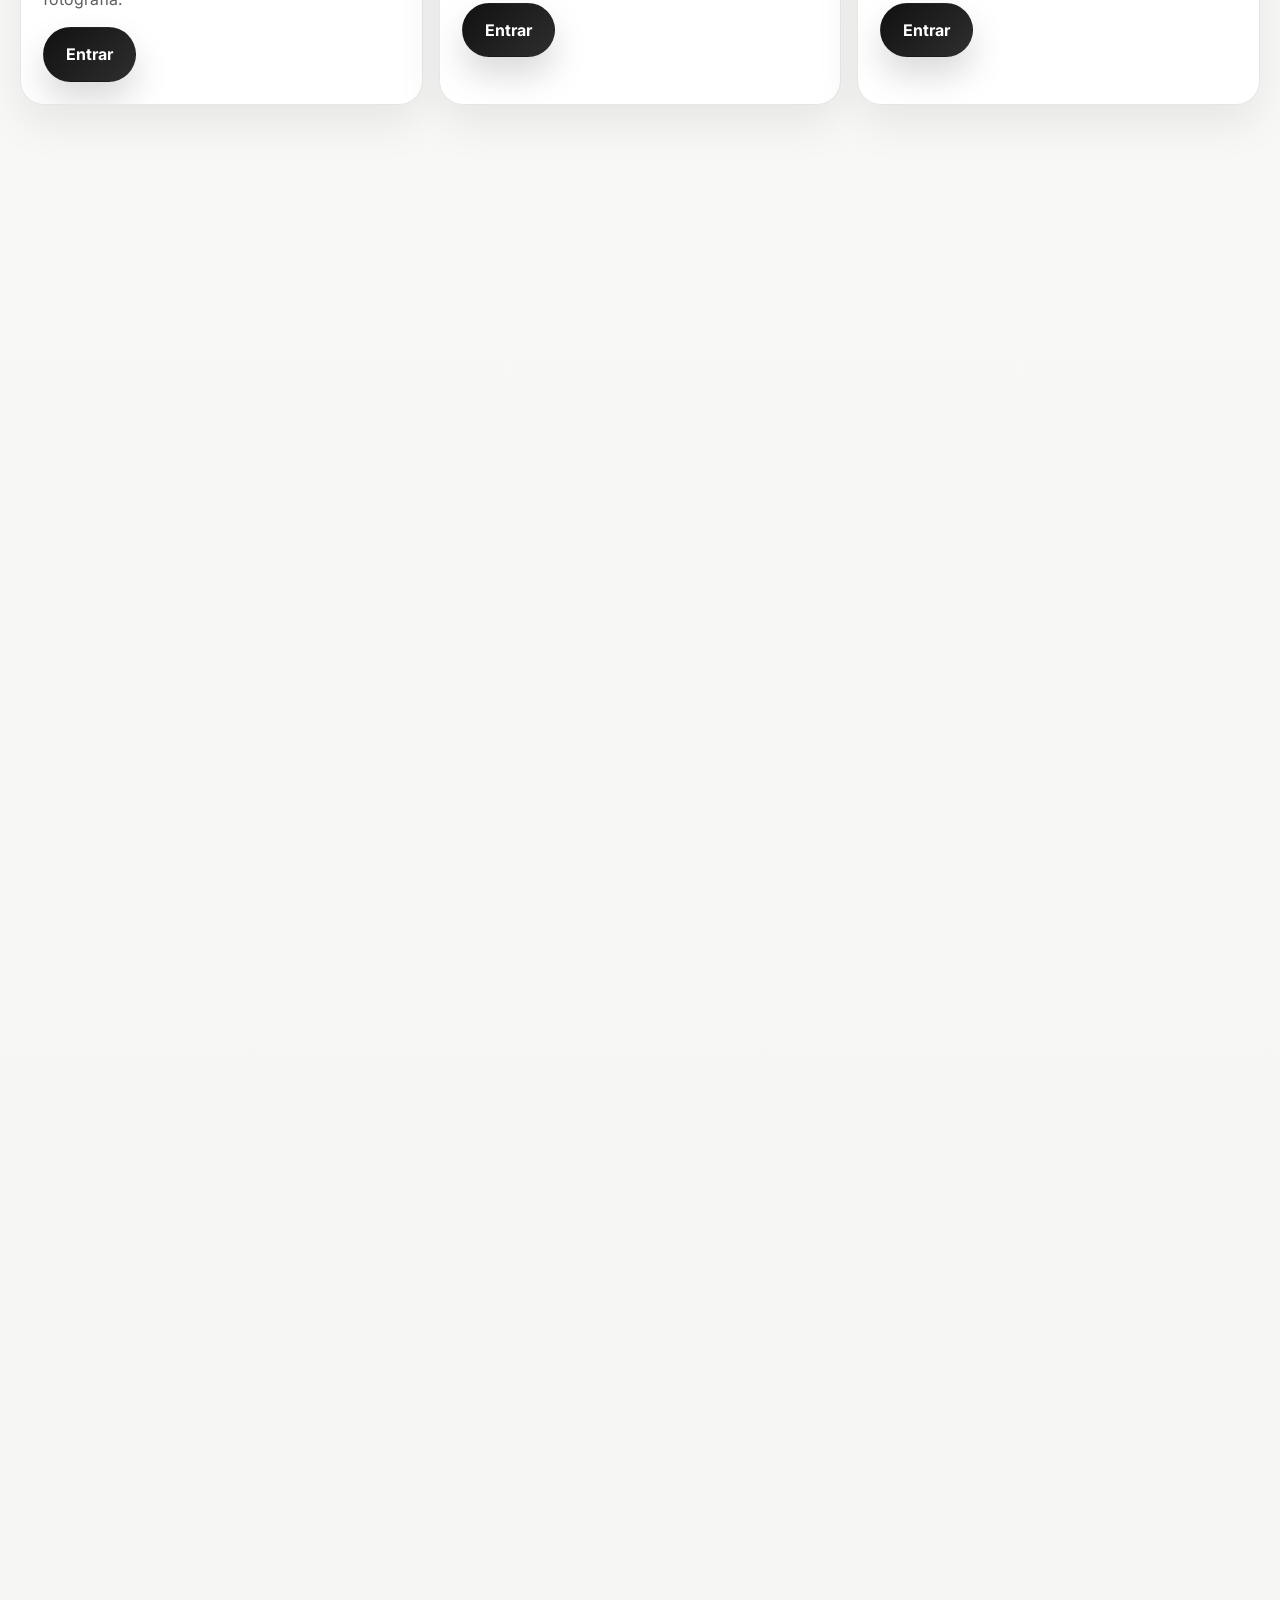
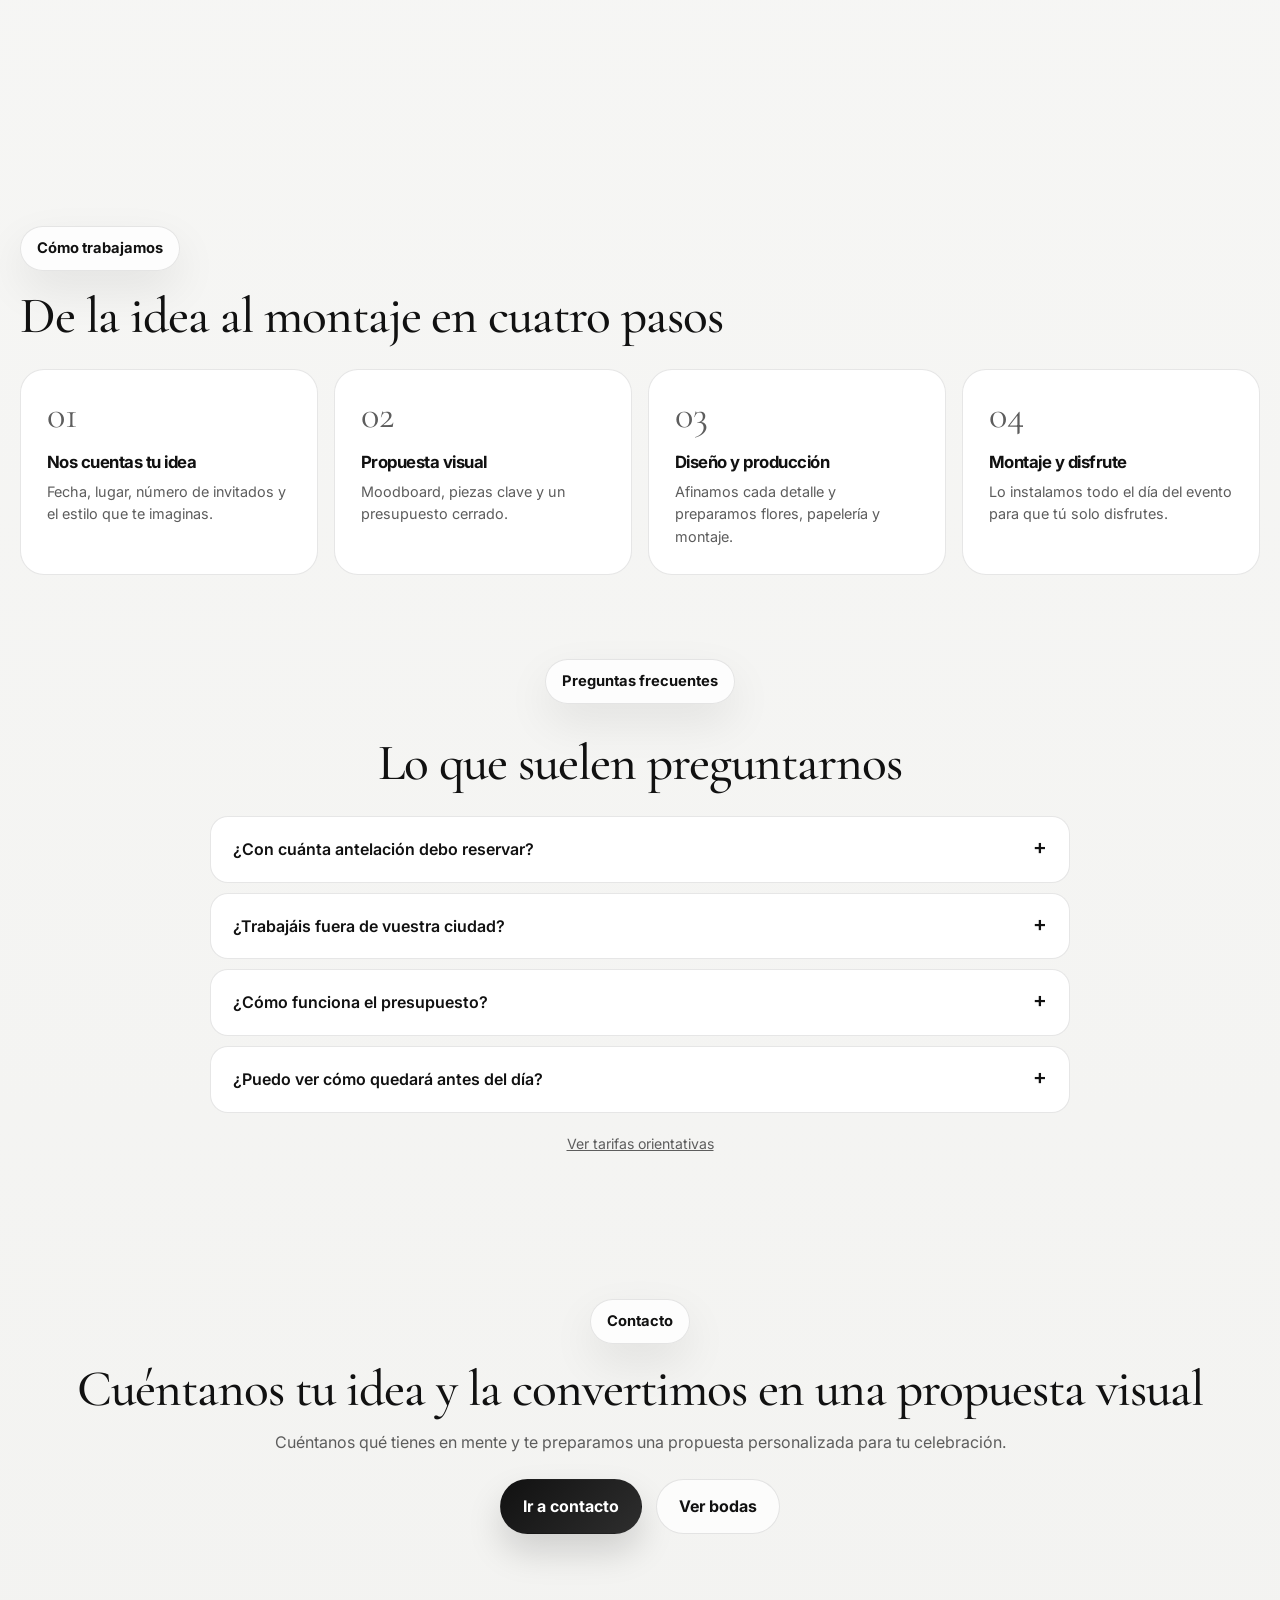
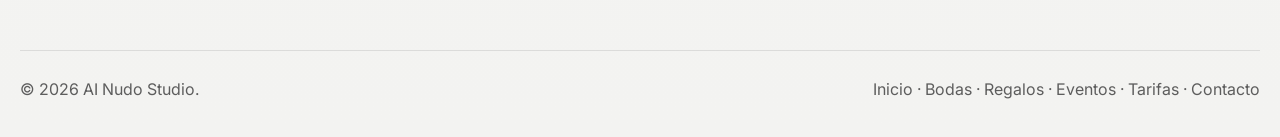
==== commit 01c05f1f: "Add pricing page, editorial design, transitions and SEO - New tarifas.html with Bodas/Eventos/Regalo" ====
--- a/index.html
+++ b/index.html
@@ -5,11 +5,23 @@
   <meta name="viewport" content="width=device-width, initial-scale=1.0" />
   <meta name="description" content="AI Nudo Studio — Decoración y dirección visual para bodas, eventos y regalos. Estética editorial, limpia y premium." />
   <title>AI Nudo Studio | Inicio</title>
+  <link rel="canonical" href="https://ainudostudio.com/">
+  <meta property="og:type" content="website">
+  <meta property="og:site_name" content="AI Nudo Studio">
+  <meta property="og:title" content="AI Nudo Studio | Inicio">
+  <meta property="og:description" content="AI Nudo Studio — Decoración y dirección visual para bodas, eventos y regalos. Estética editorial, limpia y premium.">
+  <meta property="og:url" content="https://ainudostudio.com/">
+  <meta property="og:image" content="https://ainudostudio.com/img/og.jpg">
+  <meta property="og:locale" content="es_ES">
+  <meta name="twitter:card" content="summary_large_image">
   <link rel="icon" href="img/logo-ai-nudo-studio.png" />
   <link rel="preconnect" href="https://fonts.googleapis.com">
   <link rel="preconnect" href="https://fonts.gstatic.com" crossorigin>
-  <link href="https://fonts.googleapis.com/css2?family=Inter:wght@400;500;600;700;800&display=swap" rel="stylesheet">
+  <link href="https://fonts.googleapis.com/css2?family=Cormorant+Garamond:wght@400;500;600&family=Inter:wght@400;500;600;700;800&display=swap" rel="stylesheet">
   <link rel="stylesheet" href="css/styles.css" />
+  <script type="application/ld+json">
+  {"@context":"https://schema.org","@type":"LocalBusiness","name":"AI Nudo Studio","description":"Decoración y dirección visual para bodas, eventos y regalos.","url":"https://ainudostudio.com/","image":"https://ainudostudio.com/img/og.jpg","logo":"https://ainudostudio.com/img/logo-ai-nudo-studio.png","email":"info@ainudostudio.com","sameAs":["https://instagram.com/ainudostudio"],"priceRange":"€€"}
+  </script>
 </head>
 <body>
   <header class="topbar">
@@ -24,6 +36,7 @@
         <a href="regalos.html">Regalos</a>
         <a href="eventos.html">Eventos</a>
         <a href="contacto.html">Contacto</a>
+        <a href="tarifas.html">Tarifas</a>
         <a href="asistente.html">✦ Asistente</a>
       </nav>
       <div class="nav-actions">
@@ -62,7 +75,7 @@
         <!-- Cartas laterales -->
         <article class="service-card-scroll left-card" id="leftCard">
           <a href="bodas.html">
-            <img src="img/boda1.webp" alt="Bodas">
+            <img loading="lazy" decoding="async" src="img/boda1.webp" alt="Bodas">
             <div class="scroll-card-copy">
               <h3>Bodas</h3>
               <p>Ceremonias junto al mar, flores suaves y una atmósfera luminosa.</p>
@@ -72,7 +85,7 @@
 
         <article class="service-card-scroll right-card" id="rightCard">
           <a href="eventos.html">
-            <img src="img/ai-nudo-eventos.webp" alt="Eventos">
+            <img loading="lazy" decoding="async" src="img/ai-nudo-eventos.webp" alt="Eventos">
             <div class="scroll-card-copy">
               <h3>Eventos</h3>
               <p>Mesas, luz cálida y composiciones pensadas para emocionar.</p>
@@ -177,7 +190,7 @@
           </div>
         </div>
         <div class="gallery-card">
-          <img src="img/ai-nudo-eventos.webp" alt="Mesa decorada AI Nudo Studio">
+          <img loading="lazy" decoding="async" src="img/ai-nudo-eventos.webp" alt="Mesa decorada AI Nudo Studio">
           <div class="overlay">
             <strong>Eventos y mesas con identidad</strong>
             <p>Una presentación sobria para elevar el posicionamiento visual de cada celebración.</p>
@@ -198,6 +211,31 @@
           <h3 style="margin:14px 0 10px; font-size:1.8rem;">Un proceso pensado para que todo encaje</h3>
           <p>Desde la primera propuesta hasta el montaje final, cuidamos cada detalle para que el resultado sea exactamente lo que imaginabas.</p>
         </article>
+      </div>
+    </section>
+
+    <section class="section reveal">
+      <div class="container">
+        <div class="section-head"><div class="section-copy"><div class="eyebrow">Cómo trabajamos</div><h2>De la idea al montaje en cuatro pasos</h2></div></div>
+        <div class="steps reveal-stagger">
+          <article class="step"><h3>Nos cuentas tu idea</h3><p>Fecha, lugar, número de invitados y el estilo que te imaginas.</p></article>
+          <article class="step"><h3>Propuesta visual</h3><p>Moodboard, piezas clave y un presupuesto cerrado.</p></article>
+          <article class="step"><h3>Diseño y producción</h3><p>Afinamos cada detalle y preparamos flores, papelería y montaje.</p></article>
+          <article class="step"><h3>Montaje y disfrute</h3><p>Lo instalamos todo el día del evento para que tú solo disfrutes.</p></article>
+        </div>
+      </div>
+    </section>
+
+    <section class="section reveal">
+      <div class="container">
+        <div class="section-head" style="text-align:center;"><div class="eyebrow">Preguntas frecuentes</div><h2 style="margin-top:14px;">Lo que suelen preguntarnos</h2></div>
+        <div class="faq">
+          <details><summary>¿Con cuánta antelación debo reservar?</summary><p>Para bodas recomendamos entre 6 y 12 meses. Para eventos y regalos, con 3 a 6 semanas suele ser suficiente.</p></details>
+          <details><summary>¿Trabajáis fuera de vuestra ciudad?</summary><p>Sí. Nos desplazamos a cualquier punto; el desplazamiento se presupuesta aparte.</p></details>
+          <details><summary>¿Cómo funciona el presupuesto?</summary><p>Nos cuentas tu idea, te enviamos una propuesta visual con precio cerrado y, si te encaja, reservamos la fecha con una señal.</p></details>
+          <details><summary>¿Puedo ver cómo quedará antes del día?</summary><p>Sí. Todas las propuestas incluyen un moodboard y, en bodas, la posibilidad de una prueba de los elementos principales.</p></details>
+        </div>
+        <p class="price-note"><a href="tarifas.html" style="text-decoration:underline;">Ver tarifas orientativas</a></p>
       </div>
     </section>
 
@@ -217,7 +255,7 @@
   <footer>
     <div class="container footer-row">
       <span>© 2026 AI Nudo Studio.</span>
-      <span>Inicio · Bodas · Regalos · Eventos · Contacto</span>
+      <nav class="footer-links"><a href="index.html">Inicio</a> · <a href="bodas.html">Bodas</a> · <a href="regalos.html">Regalos</a> · <a href="eventos.html">Eventos</a> · <a href="tarifas.html">Tarifas</a> · <a href="contacto.html">Contacto</a></nav>
     </div>
   </footer>
 
--- a/css/styles.css
+++ b/css/styles.css
@@ -799,3 +799,73 @@
 @media (max-width: 760px) {
   .grid-2 { grid-template-columns: 1fr; }
 }
+
+/* ═══ Bloque 2: tipografía editorial, transiciones y nuevas secciones ═══ */
+@view-transition { navigation: auto; }
+::view-transition-old(root) { animation: vt-out .35s cubic-bezier(.4,0,.2,1) both; }
+::view-transition-new(root) { animation: vt-in .5s cubic-bezier(.22,1,.36,1) both; }
+@keyframes vt-out { to { opacity: 0; transform: translateY(-12px); } }
+@keyframes vt-in { from { opacity: 0; transform: translateY(16px); } }
+.topbar { view-transition-name: topbar; }
+
+h1, h2, .hero-end-heading {
+  font-family: "Cormorant Garamond", Georgia, serif;
+  font-weight: 500;
+  letter-spacing: -0.02em;
+  line-height: 0.98;
+}
+
+/* Revelado de imágenes con máscara */
+.page-hero-visual img, .gallery-card img {
+  clip-path: inset(0 0 0 0 round var(--radius-lg));
+  transition: clip-path 1.2s cubic-bezier(.22,1,.36,1), transform 1.4s cubic-bezier(.22,1,.36,1);
+}
+.reveal:not(.in-view) .page-hero-visual img,
+.reveal:not(.in-view) .gallery-card img { clip-path: inset(12% 8% 12% 8% round var(--radius-lg)); transform: scale(1.06); }
+.gallery-card:hover img { transform: scale(1.03); }
+
+/* Proceso */
+.steps { display: grid; grid-template-columns: repeat(4, 1fr); gap: 16px; counter-reset: step; }
+.step { padding: 26px; border-radius: var(--radius-lg); background: var(--surface-strong); border: 1px solid var(--line); counter-increment: step; }
+.step::before { content: counter(step, decimal-leading-zero); display: block; font-family: "Cormorant Garamond", serif; font-size: 2.4rem; line-height: 1; margin-bottom: 14px; color: var(--muted); }
+.step h3 { margin: 0 0 6px; font-size: 1.05rem; }
+.step p { margin: 0; color: var(--muted); font-size: .9rem; }
+
+/* FAQ */
+.faq { max-width: 860px; margin: 0 auto; display: grid; gap: 10px; }
+.faq details { background: var(--surface-strong); border: 1px solid var(--line); border-radius: var(--radius-md); padding: 0 22px; }
+.faq summary { cursor: pointer; list-style: none; padding: 20px 0; font-weight: 600; display: flex; justify-content: space-between; gap: 16px; }
+.faq summary::-webkit-details-marker { display: none; }
+.faq summary::after { content: "+"; font-size: 1.3rem; line-height: 1; transition: transform .3s ease; }
+.faq details[open] summary::after { transform: rotate(45deg); }
+.faq details p { margin: 0 0 20px; color: var(--muted); }
+
+/* Tarifas */
+.pricing { display: grid; grid-template-columns: repeat(3, 1fr); gap: 16px; align-items: stretch; }
+.price-card { display: flex; flex-direction: column; gap: 14px; padding: 32px; border-radius: var(--radius-xl); background: var(--surface-strong); border: 1px solid var(--line); box-shadow: var(--shadow); }
+.price-card.featured { background: #111; color: #fff; }
+.price-card.featured p, .price-card.featured li { color: rgba(255,255,255,.72); }
+.price-card.featured .btn-primary { background: #fff; color: #111; }
+.price-card h3 { margin: 0; font-size: 1.3rem; }
+.price-card .price { font-family: "Cormorant Garamond", serif; font-size: 3rem; line-height: 1; }
+.price-card .price small { font-family: Inter, sans-serif; font-size: .85rem; opacity: .7; margin-right: 6px; }
+.price-card p { margin: 0; color: var(--muted); }
+.price-card ul { margin: 0; padding-left: 18px; display: grid; gap: 6px; flex: 1; }
+.price-card li { color: var(--muted); font-size: .92rem; }
+.price-tabs { display: flex; gap: 8px; justify-content: center; margin-bottom: 28px; flex-wrap: wrap; }
+.price-tabs button { border: 1px solid var(--line); background: var(--surface-strong); padding: 10px 20px; border-radius: 999px; cursor: pointer; }
+.price-tabs button[aria-selected="true"] { background: #111; color: #fff; }
+.price-panel[hidden] { display: none; }
+.price-note { text-align: center; color: var(--muted); font-size: .88rem; margin-top: 20px; }
+
+/* Botón flotante WhatsApp */
+.wa-float { position: fixed; right: 20px; bottom: 20px; z-index: 80; width: 56px; height: 56px; border-radius: 50%; background: #111; color: #fff; display: grid; place-items: center; box-shadow: 0 12px 30px rgba(0,0,0,.25); transition: transform .3s ease; }
+.wa-float:hover { transform: scale(1.08); }
+
+@media (max-width: 1080px) { .steps { grid-template-columns: repeat(2, 1fr); } .pricing { grid-template-columns: 1fr; } }
+@media (max-width: 560px) { .steps { grid-template-columns: 1fr; } }
+
+@media (prefers-reduced-motion: reduce) {
+  *, *::before, *::after { animation-duration: .01ms !important; transition-duration: .01ms !important; scroll-behavior: auto !important; }
+  @view-transition { navigation: none; }
+}
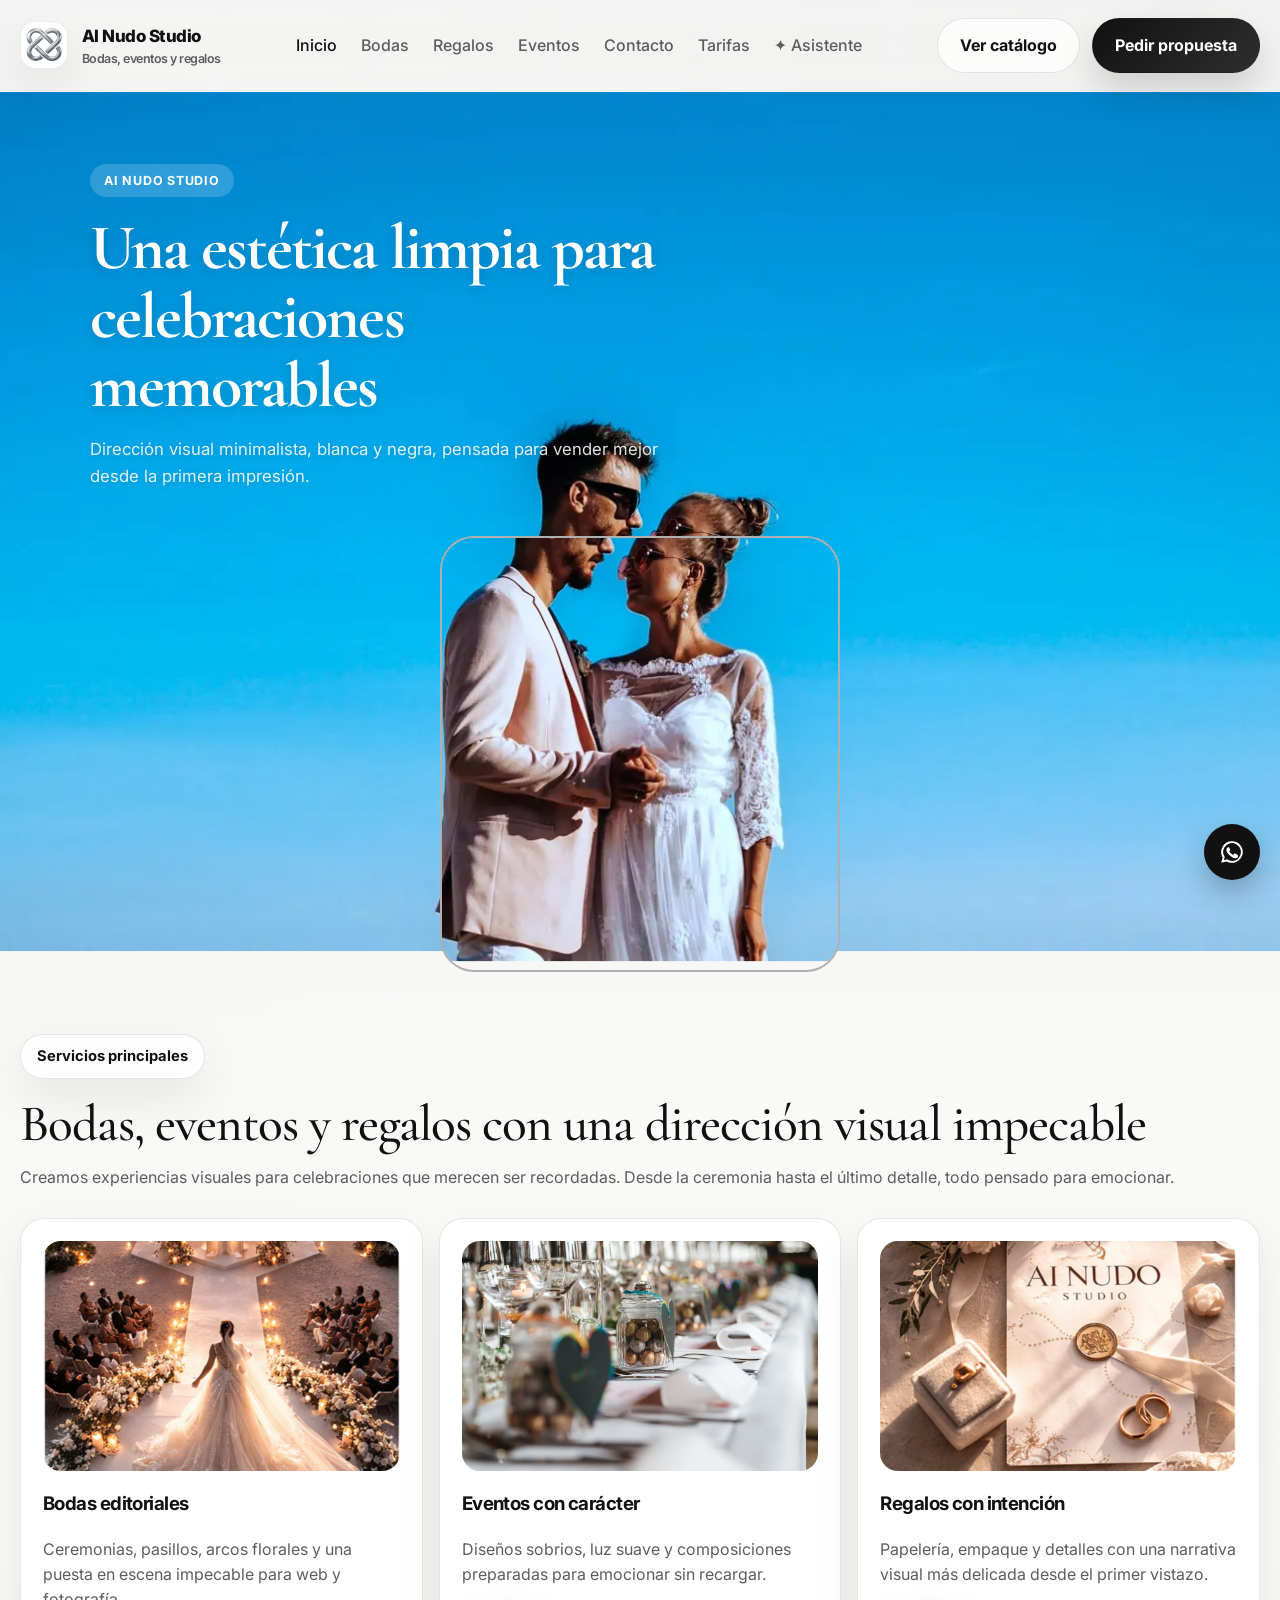
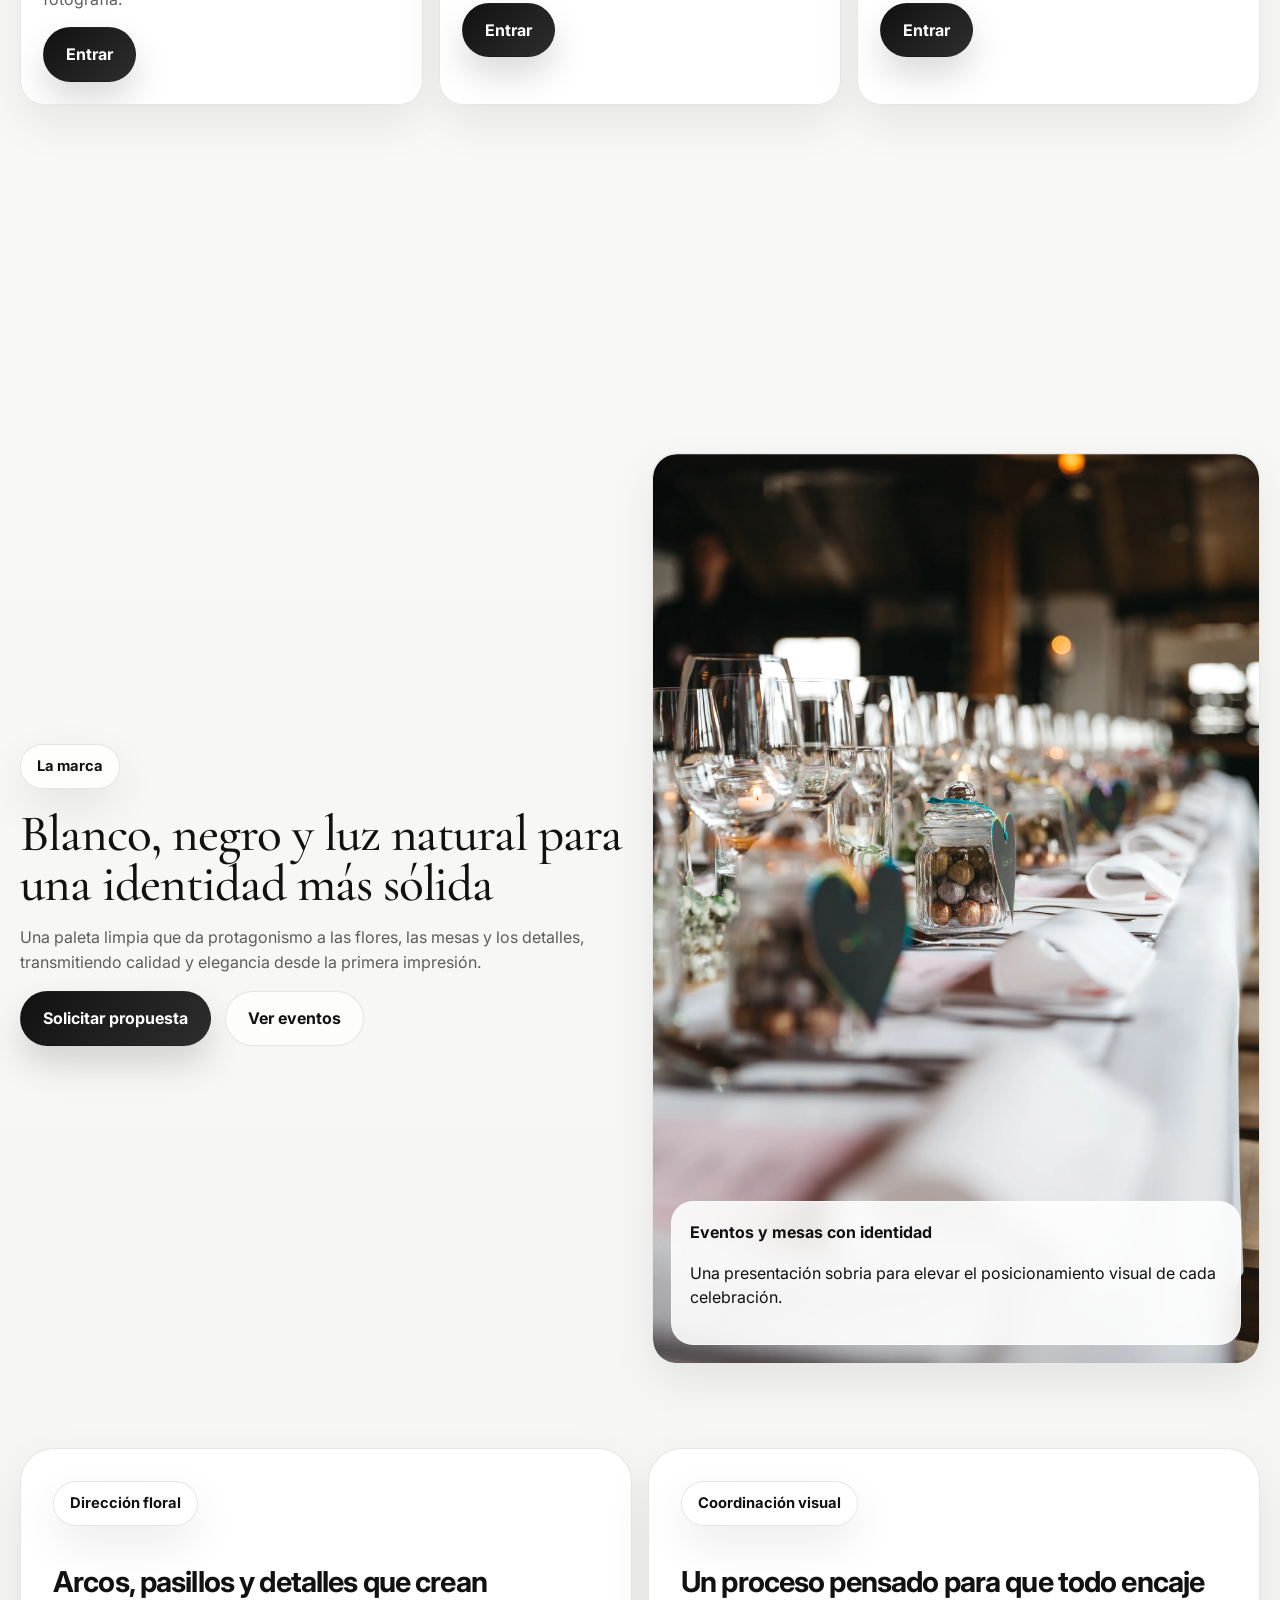
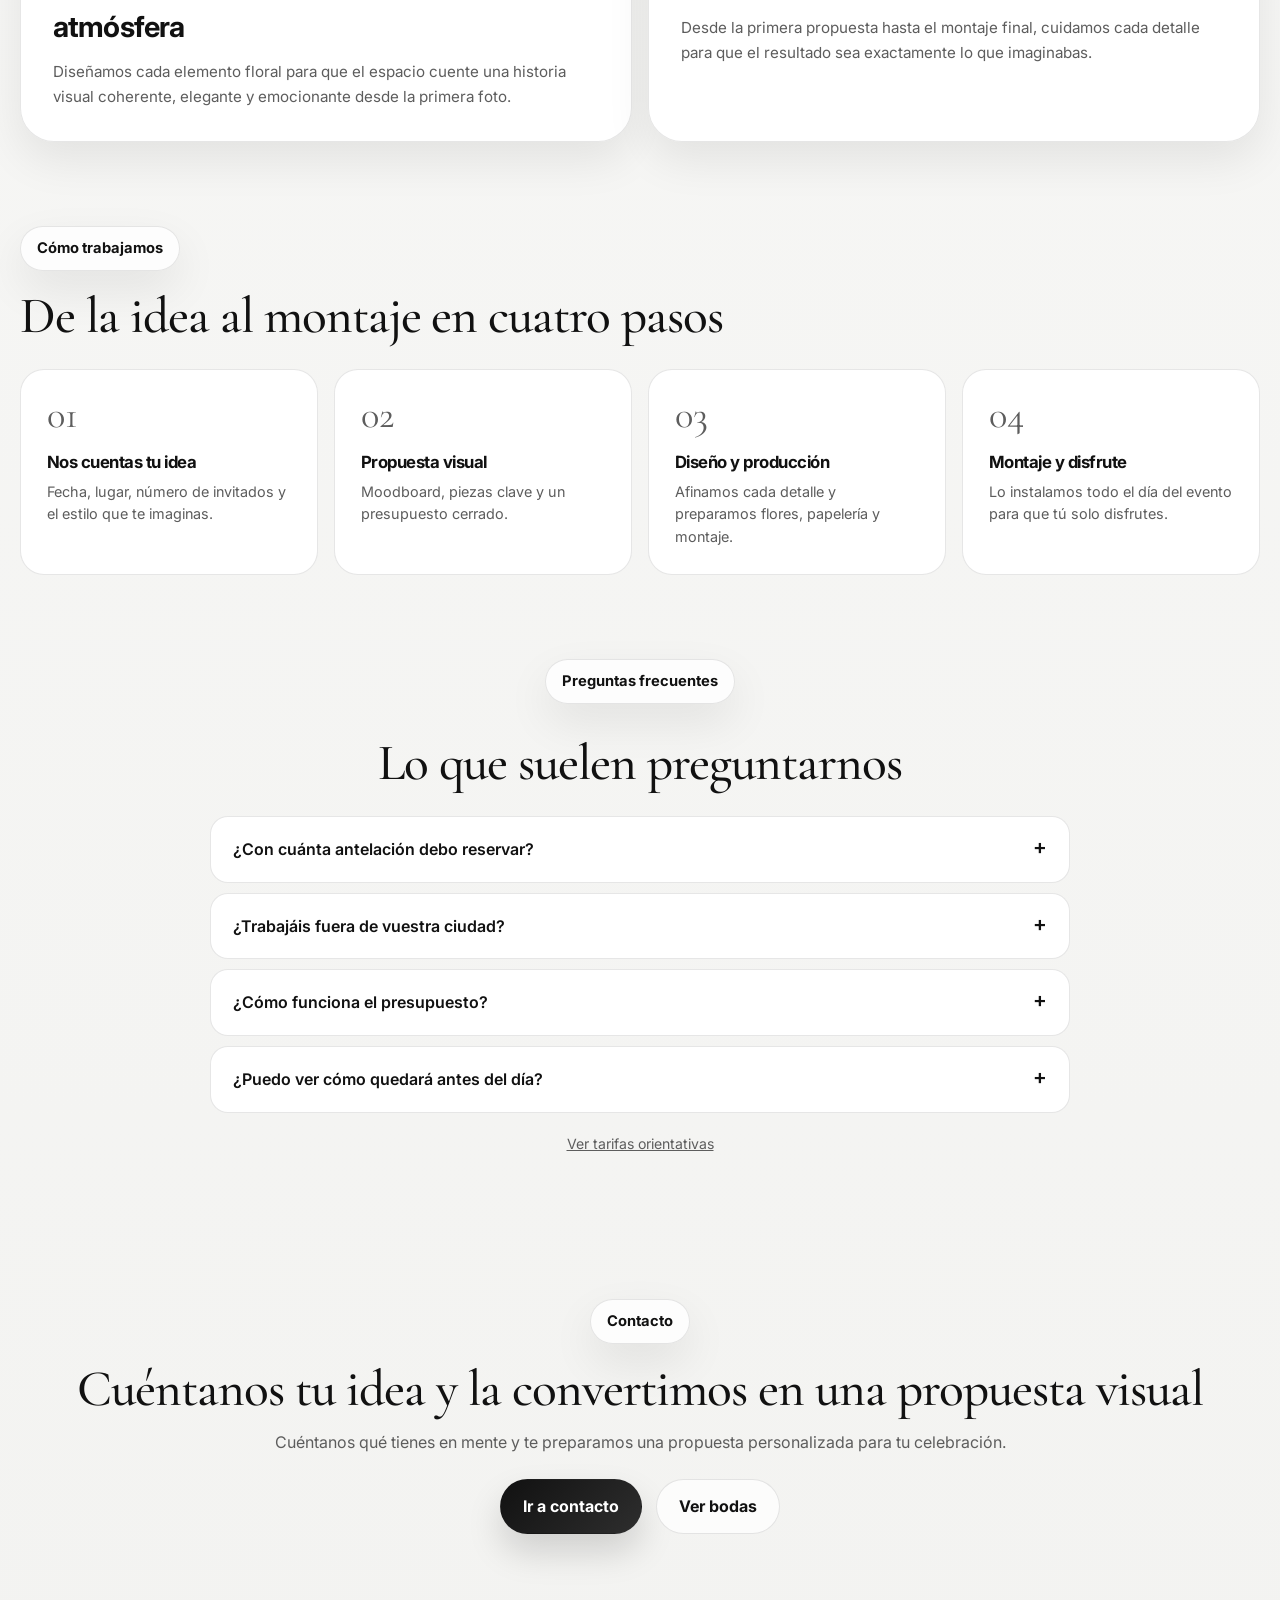
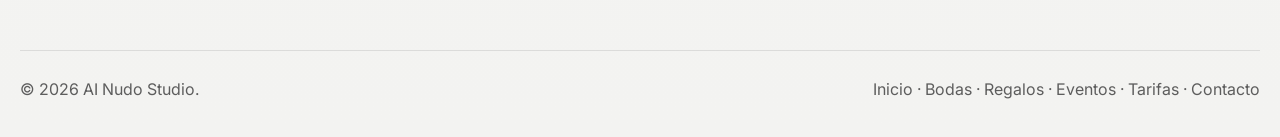
==== commit 9fe59bfd: "Use nudostudio.blog as site domain in SEO tags and sitemap Co-Authored-By: Claude Opus 5.5 <noreply@" ====
--- a/index.html
+++ b/index.html
@@ -5,13 +5,13 @@
   <meta name="viewport" content="width=device-width, initial-scale=1.0" />
   <meta name="description" content="AI Nudo Studio — Decoración y dirección visual para bodas, eventos y regalos. Estética editorial, limpia y premium." />
   <title>AI Nudo Studio | Inicio</title>
-  <link rel="canonical" href="https://ainudostudio.com/">
+  <link rel="canonical" href="https://nudostudio.blog/">
   <meta property="og:type" content="website">
   <meta property="og:site_name" content="AI Nudo Studio">
   <meta property="og:title" content="AI Nudo Studio | Inicio">
   <meta property="og:description" content="AI Nudo Studio — Decoración y dirección visual para bodas, eventos y regalos. Estética editorial, limpia y premium.">
-  <meta property="og:url" content="https://ainudostudio.com/">
-  <meta property="og:image" content="https://ainudostudio.com/img/og.jpg">
+  <meta property="og:url" content="https://nudostudio.blog/">
+  <meta property="og:image" content="https://nudostudio.blog/img/og.jpg">
   <meta property="og:locale" content="es_ES">
   <meta name="twitter:card" content="summary_large_image">
   <link rel="icon" href="img/logo-ai-nudo-studio.png" />
@@ -20,7 +20,7 @@
   <link href="https://fonts.googleapis.com/css2?family=Cormorant+Garamond:wght@400;500;600&family=Inter:wght@400;500;600;700;800&display=swap" rel="stylesheet">
   <link rel="stylesheet" href="css/styles.css" />
   <script type="application/ld+json">
-  {"@context":"https://schema.org","@type":"LocalBusiness","name":"AI Nudo Studio","description":"Decoración y dirección visual para bodas, eventos y regalos.","url":"https://ainudostudio.com/","image":"https://ainudostudio.com/img/og.jpg","logo":"https://ainudostudio.com/img/logo-ai-nudo-studio.png","email":"info@ainudostudio.com","sameAs":["https://instagram.com/ainudostudio"],"priceRange":"€€"}
+  {"@context":"https://schema.org","@type":"LocalBusiness","name":"AI Nudo Studio","description":"Decoración y dirección visual para bodas, eventos y regalos.","url":"https://nudostudio.blog/","image":"https://nudostudio.blog/img/og.jpg","logo":"https://nudostudio.blog/img/logo-ai-nudo-studio.png","email":"info@ainudostudio.com","sameAs":["https://instagram.com/ainudostudio"],"priceRange":"€€"}
   </script>
 </head>
 <body>
